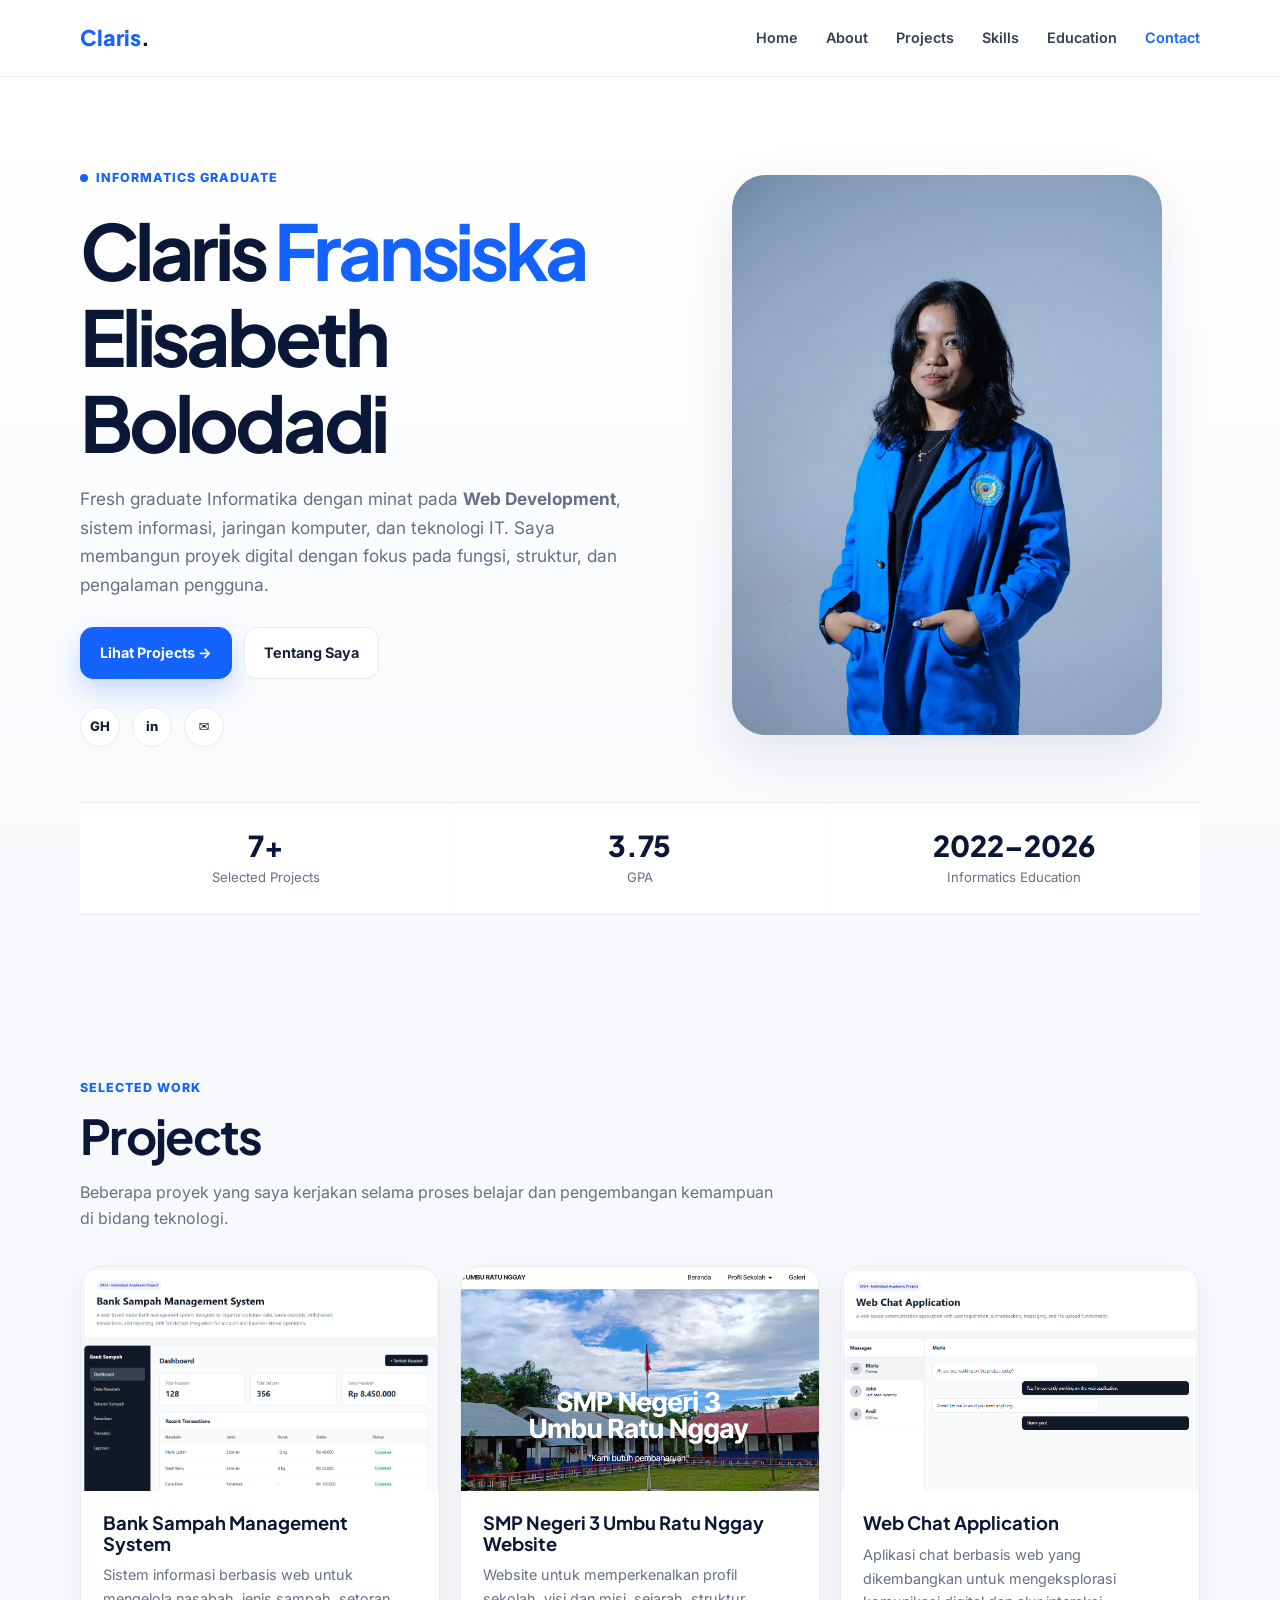
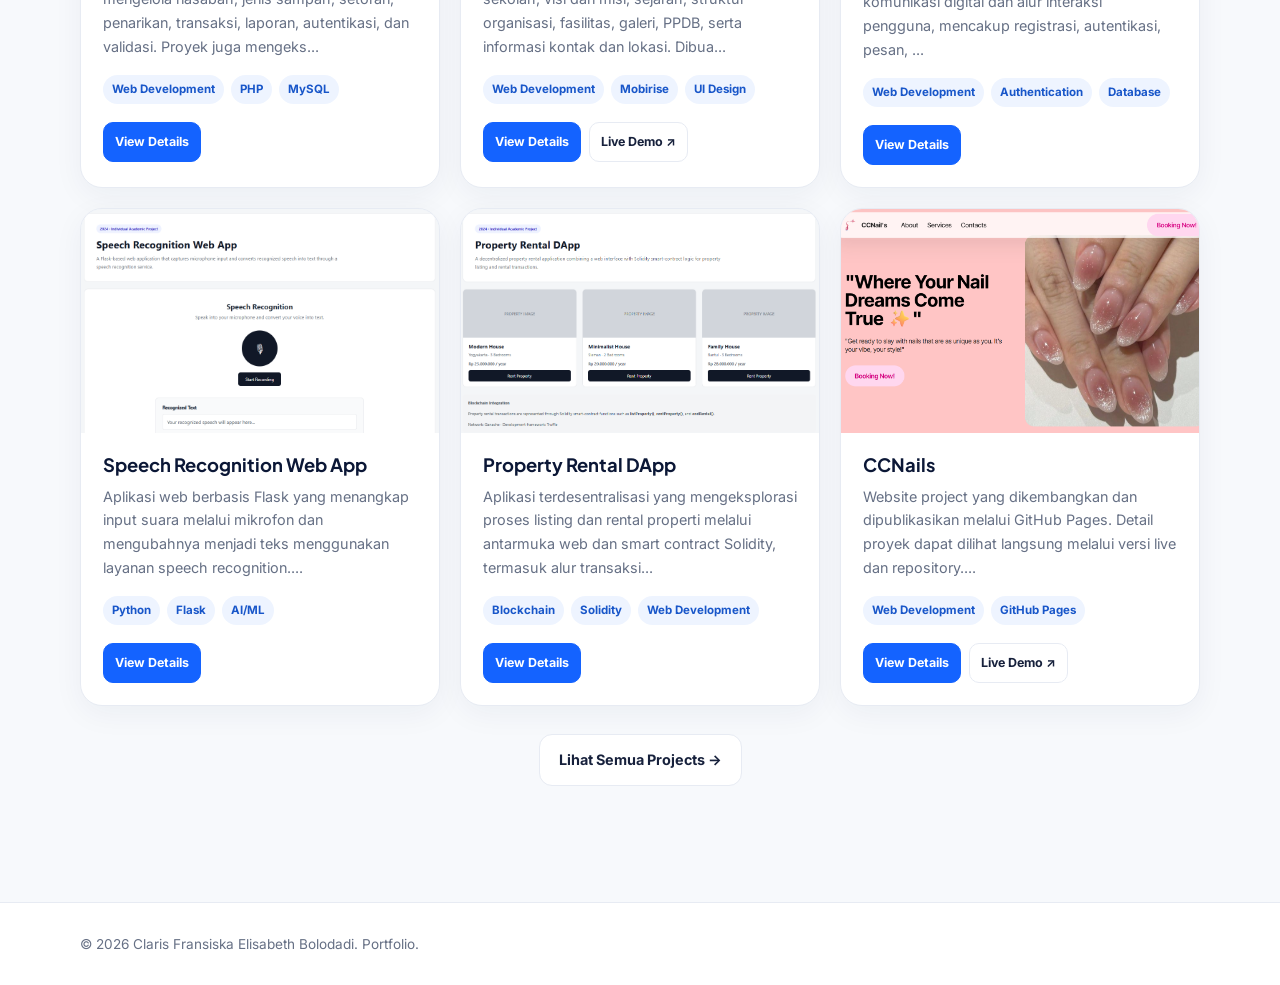
==== index.html @ 034b8d49 "Update index.html" ====
<!doctype html><html lang="id"><head><meta charset="utf-8"><meta name="viewport" content="width=device-width,initial-scale=1">
<title>Claris Fransiska Elisabeth Bolodadi | Portfolio</title><meta name="description" content="Portfolio Claris Fransiska Elisabeth Bolodadi — Informatics Graduate, Web Development & IT.">
<link rel="stylesheet" href="css/style.css"></head><body><nav class="nav"><div class="container nav-inner">
<a class="logo" href="index.html">Claris<span>.</span></a>
<button class="menu" aria-label="Menu">☰</button>
<div class="nav-links"><a class="" href="index.html">Home</a><a class="" href="about.html">About</a><a class="" href="projects.html">Projects</a><a class="" href="skills.html">Skills</a><a class="" href="education.html">Education</a><a class="active" href="contact.html">Contact</a></div>
</div></nav>

<main>
<section class="hero"><div class="container hero-grid">
<div>
<div class="eyebrow"><span class="dot"></span> Informatics Graduate</div>
<h1>Claris <span class="blue">Fransiska</span><br>Elisabeth Bolodadi</h1>
<p>Fresh graduate Informatika dengan minat pada <strong>Web Development</strong>, sistem informasi, jaringan komputer, dan teknologi IT. Saya membangun proyek digital dengan fokus pada fungsi, struktur, dan pengalaman pengguna.</p>
<div class="actions"><a class="btn primary" href="projects.html">Lihat Projects →</a><a class="btn" href="about.html">Tentang Saya</a></div>
<div class="socials"><a href="https://github.com/clarisbldd" target="_blank">GH</a><a href="https://www.linkedin.com/in/clarisbolodadi/" target="_blank">in</a><a href="mailto:clarisbolodadi@gmail.com">✉</a></div>
</div>
<div class="hero-photo"><div class="photo-wrap"><img src="assets/profile.jpg" alt="Foto profil Claris Fransiska Elisabeth Bolodadi"></div></div>
</div>
<div class="container statbar"><div class="stat"><strong>7+</strong><span>Selected Projects</span></div><div class="stat"><strong>3.75</strong><span>GPA</span></div><div class="stat"><strong>2022–2026</strong><span>Informatics Education</span></div></div>
</section>

<section class="section"><div class="container"><div class="section-head"><div class="eyebrow">Selected Work</div><h2>Projects</h2><p>Beberapa proyek yang saya kerjakan selama proses belajar dan pengembangan kemampuan di bidang teknologi.</p></div>
<div class="cards">
<article class="card"><div class="card-media"><img src="assets/bank-sampah.png" alt="Bank Sampah Management System"></div>
<div class="card-body"><h3>Bank Sampah Management System</h3><p>Sistem informasi berbasis web untuk mengelola nasabah, jenis sampah, setoran, penarikan, transaksi, laporan, autentikasi, dan validasi. Proyek juga mengeks...</p><div class="tags"><span class="tag">Web Development</span><span class="tag">PHP</span><span class="tag">MySQL</span></div><div class="card-links"><a class="small-btn primary" href="projects/bank-sampah.html">View Details</a></div></div></article>
<article class="card"><div class="card-media"><img src="assets/spentry.png" alt="SMP Negeri 3 Umbu Ratu Nggay Website"></div>
<div class="card-body"><h3>SMP Negeri 3 Umbu Ratu Nggay Website</h3><p>Website untuk memperkenalkan profil sekolah, visi dan misi, sejarah, struktur organisasi, fasilitas, galeri, PPDB, serta informasi kontak dan lokasi. Dibua...</p><div class="tags"><span class="tag">Web Development</span><span class="tag">Mobirise</span><span class="tag">UI Design</span></div><div class="card-links"><a class="small-btn primary" href="projects/spentry.html">View Details</a><a class="small-btn" href="https://clarisbldd.github.io/spentry/index.html" target="_blank">Live Demo ↗</a></div></div></article>
<article class="card"><div class="card-media"><img src="assets/chat-app.png" alt="Web Chat Application"></div>
<div class="card-body"><h3>Web Chat Application</h3><p>Aplikasi chat berbasis web yang dikembangkan untuk mengeksplorasi komunikasi digital dan alur interaksi pengguna, mencakup registrasi, autentikasi, pesan, ...</p><div class="tags"><span class="tag">Web Development</span><span class="tag">Authentication</span><span class="tag">Database</span></div><div class="card-links"><a class="small-btn primary" href="projects/chat-app.html">View Details</a></div></div></article>
<article class="card"><div class="card-media"><img src="assets/speech.png" alt="Speech Recognition Web App"></div>
<div class="card-body"><h3>Speech Recognition Web App</h3><p>Aplikasi web berbasis Flask yang menangkap input suara melalui mikrofon dan mengubahnya menjadi teks menggunakan layanan speech recognition....</p><div class="tags"><span class="tag">Python</span><span class="tag">Flask</span><span class="tag">AI/ML</span></div><div class="card-links"><a class="small-btn primary" href="projects/speech-recognition.html">View Details</a></div></div></article>
<article class="card"><div class="card-media"><img src="assets/property-rental.png" alt="Property Rental DApp"></div>
<div class="card-body"><h3>Property Rental DApp</h3><p>Aplikasi terdesentralisasi yang mengeksplorasi proses listing dan rental properti melalui antarmuka web dan smart contract Solidity, termasuk alur transaksi...</p><div class="tags"><span class="tag">Blockchain</span><span class="tag">Solidity</span><span class="tag">Web Development</span></div><div class="card-links"><a class="small-btn primary" href="projects/property-rental.html">View Details</a></div></div></article>
<article class="card"><div class="card-media"><img src="assets/ccnails.png" alt="CCNails"></div>
<div class="card-body"><h3>CCNails</h3><p>Website project yang dikembangkan dan dipublikasikan melalui GitHub Pages. Detail proyek dapat dilihat langsung melalui versi live dan repository....</p><div class="tags"><span class="tag">Web Development</span><span class="tag">GitHub Pages</span></div><div class="card-links"><a class="small-btn primary" href="projects/ccnails.html">View Details</a><a class="small-btn" href="https://clarisbldd.github.io/CCNails/" target="_blank">Live Demo ↗</a></div></div></article></div>
<div class="actions" style="justify-content:center;margin-top:28px"><a class="btn" href="projects.html">Lihat Semua Projects →</a></div>
</div></section>
</main><footer><div class="container">© 2026 Claris Fransiska Elisabeth Bolodadi. Portfolio.</div></footer><script src="js/main.js"></script></body></html>
---- css/style.css ----
@import url('https://fonts.googleapis.com/css2?family=Inter:wght@400;500;600;700;800&family=Plus+Jakarta+Sans:wght@600;700;800&display=swap');

:root{
  --navy:#0b1736; --blue:#1463ff; --blue2:#0b8cff; --ink:#17213c;
  --muted:#667085; --line:#e7ebf3; --bg:#f7f9fc; --white:#fff;
  --shadow:0 18px 50px rgba(18,39,86,.10); --radius:22px;
}
*{box-sizing:border-box}
html{scroll-behavior:smooth}
body{margin:0;font-family:Inter,system-ui,sans-serif;color:var(--ink);background:var(--bg);line-height:1.65}
a{text-decoration:none;color:inherit}
img{max-width:100%;display:block}
.container{width:min(1120px,92%);margin:auto}
.nav{position:sticky;top:0;z-index:20;background:rgba(255,255,255,.92);backdrop-filter:blur(16px);border-bottom:1px solid rgba(231,235,243,.9)}
.nav-inner{height:76px;display:flex;align-items:center;justify-content:space-between}
.logo{font-family:"Plus Jakarta Sans";font-size:1.35rem;font-weight:800;color:var(--blue)}
.logo span{color:var(--navy)}
.nav-links{display:flex;gap:28px;align-items:center;font-size:.9rem;font-weight:600}
.nav-links a{color:#344054}.nav-links a:hover,.nav-links a.active{color:var(--blue)}
.menu{display:none;border:0;background:none;font-size:1.5rem}
.hero{padding:86px 0 70px;background:linear-gradient(180deg,#fff 0%,#f7f9fc 100%)}
.hero-grid{display:grid;grid-template-columns:1.05fr .95fr;gap:55px;align-items:center}
.eyebrow{display:inline-flex;align-items:center;gap:8px;color:var(--blue);font-size:.78rem;font-weight:800;letter-spacing:.08em;text-transform:uppercase}
.dot{width:8px;height:8px;background:var(--blue);border-radius:50%}
h1,h2,h3{font-family:"Plus Jakarta Sans";line-height:1.12;color:var(--navy)}
h1{font-size:clamp(2.8rem,6vw,5.3rem);margin:18px 0 20px;letter-spacing:-.055em}
h2{font-size:clamp(2rem,4vw,3rem);margin:10px 0 16px;letter-spacing:-.035em}
h3{font-size:1.15rem;margin:0 0 9px}
.hero p{font-size:1.08rem;color:var(--muted);max-width:650px}
.blue{color:var(--blue)}
.actions{display:flex;gap:12px;flex-wrap:wrap;margin:28px 0}
.btn{display:inline-flex;align-items:center;justify-content:center;gap:8px;padding:13px 19px;border-radius:13px;font-weight:700;font-size:.9rem;border:1px solid var(--line);background:#fff}
.btn.primary{background:var(--blue);color:#fff;border-color:var(--blue);box-shadow:0 12px 28px rgba(20,99,255,.22)}
.btn:hover{transform:translateY(-1px)}
.socials{display:flex;gap:12px;margin-top:22px}.socials a{width:40px;height:40px;border:1px solid var(--line);border-radius:50%;display:grid;place-items:center;background:#fff;font-size:.82rem;font-weight:800}
.hero-photo{position:relative;display:flex;justify-content:center}
.photo-wrap{width:min(430px,90%);height:560px;border-radius:34px;overflow:hidden;background:#dfe9f7;box-shadow:var(--shadow);position:relative}
.photo-wrap:after{content:"";position:absolute;inset:0;background:linear-gradient(180deg,transparent 55%,rgba(11,23,54,.08));pointer-events:none}
.photo-wrap img{width:100%;height:100%;object-fit:cover;object-position:center top}
.statbar{display:grid;grid-template-columns:repeat(3,1fr);gap:1px;margin-top:55px;border-top:1px solid var(--line);border-bottom:1px solid var(--line)}
.stat{padding:24px 12px;text-align:center;background:#fff}.stat strong{display:block;font:800 1.8rem "Plus Jakarta Sans";color:var(--navy)}.stat span{color:var(--muted);font-size:.82rem}
.section{padding:88px 0}.section.alt{background:#fff}
.section-head{max-width:700px;margin-bottom:35px}.section-head p{color:var(--muted)}
.cards{display:grid;grid-template-columns:repeat(3,1fr);gap:20px}
.card{background:#fff;border:1px solid var(--line);border-radius:var(--radius);overflow:hidden;box-shadow:0 8px 30px rgba(18,39,86,.05)}
.card-media{aspect-ratio:16/10;background:#eaf0f9;overflow:hidden}.card-media img{width:100%;height:100%;object-fit:cover;object-position:center top}
.card-body{padding:22px}.card-body p{font-size:.9rem;color:var(--muted);margin:0 0 16px}
.tags{display:flex;gap:7px;flex-wrap:wrap;margin:12px 0 18px}.tag{padding:5px 9px;border-radius:999px;background:#eef4ff;color:#1856c9;font-size:.72rem;font-weight:700}
.card-links{display:flex;gap:8px;flex-wrap:wrap}.small-btn{font-size:.78rem;padding:9px 11px;border-radius:10px;border:1px solid var(--line);font-weight:700}.small-btn.primary{background:var(--blue);color:#fff;border-color:var(--blue)}
.two-col{display:grid;grid-template-columns:1fr 1fr;gap:24px}.panel{background:#fff;border:1px solid var(--line);border-radius:var(--radius);padding:28px;box-shadow:0 8px 30px rgba(18,39,86,.04)}
.list{display:grid;gap:14px}.list-item{display:flex;gap:14px;padding:16px 0;border-bottom:1px solid var(--line)}.list-item:last-child{border-bottom:0}.icon{width:42px;height:42px;border-radius:12px;background:#eef4ff;color:var(--blue);display:grid;place-items:center;font-weight:800;flex:none}
.timeline{position:relative;padding-left:28px}.timeline:before{content:"";position:absolute;left:7px;top:8px;bottom:8px;width:2px;background:#dce5f7}.timeline-item{position:relative;padding:0 0 30px}.timeline-item:before{content:"";position:absolute;left:-26px;top:7px;width:10px;height:10px;border-radius:50%;background:var(--blue);box-shadow:0 0 0 5px #e8f0ff}.timeline-item:last-child{padding-bottom:0}.date{color:var(--blue);font-size:.78rem;font-weight:800;text-transform:uppercase;letter-spacing:.05em}
.skills{display:grid;grid-template-columns:repeat(3,1fr);gap:14px}.skill{padding:17px;background:#fff;border:1px solid var(--line);border-radius:15px;font-weight:700}.skill small{display:block;color:var(--muted);font-weight:500;margin-top:4px}
.project-hero{padding:70px 0 40px}.project-layout{display:grid;grid-template-columns:1.35fr .65fr;gap:28px}.project-cover{background:#fff;border:1px solid var(--line);border-radius:var(--radius);overflow:hidden}.project-cover img{width:100%;height:auto}.info-box{background:#fff;border:1px solid var(--line);border-radius:var(--radius);padding:24px;height:max-content;position:sticky;top:100px}.info-row{padding:13px 0;border-bottom:1px solid var(--line)}.info-row:last-child{border-bottom:0}.info-row small{display:block;color:var(--muted);font-size:.72rem;font-weight:800;text-transform:uppercase}.info-row a{color:var(--blue);font-weight:700;word-break:break-word}
.contact-box{display:grid;grid-template-columns:1fr 1fr;gap:20px}.contact-item{padding:22px;border:1px solid var(--line);border-radius:18px;background:#fff}.contact-item strong{display:block;margin-bottom:5px}.contact-item span{color:var(--muted);font-size:.9rem;word-break:break-word}
footer{padding:30px 0;border-top:1px solid var(--line);background:#fff;color:var(--muted);font-size:.85rem}
.back{display:inline-flex;align-items:center;gap:7px;color:var(--blue);font-weight:700;font-size:.85rem;margin-bottom:22px}
@media(max-width:850px){.nav-links{display:none}.menu{display:block}.hero-grid,.project-layout,.two-col,.contact-box{grid-template-columns:1fr}.hero{padding-top:55px}.photo-wrap{height:480px}.cards,.skills{grid-template-columns:1fr 1fr}.info-box{position:static}}
@media(max-width:560px){.container{width:min(94%,1120px)}.cards,.skills{grid-template-columns:1fr}.section{padding:65px 0}.nav-inner{height:68px}.hero h1{font-size:2.65rem}.photo-wrap{height:430px}.statbar{grid-template-columns:1fr}.stat{border-bottom:1px solid var(--line)}}
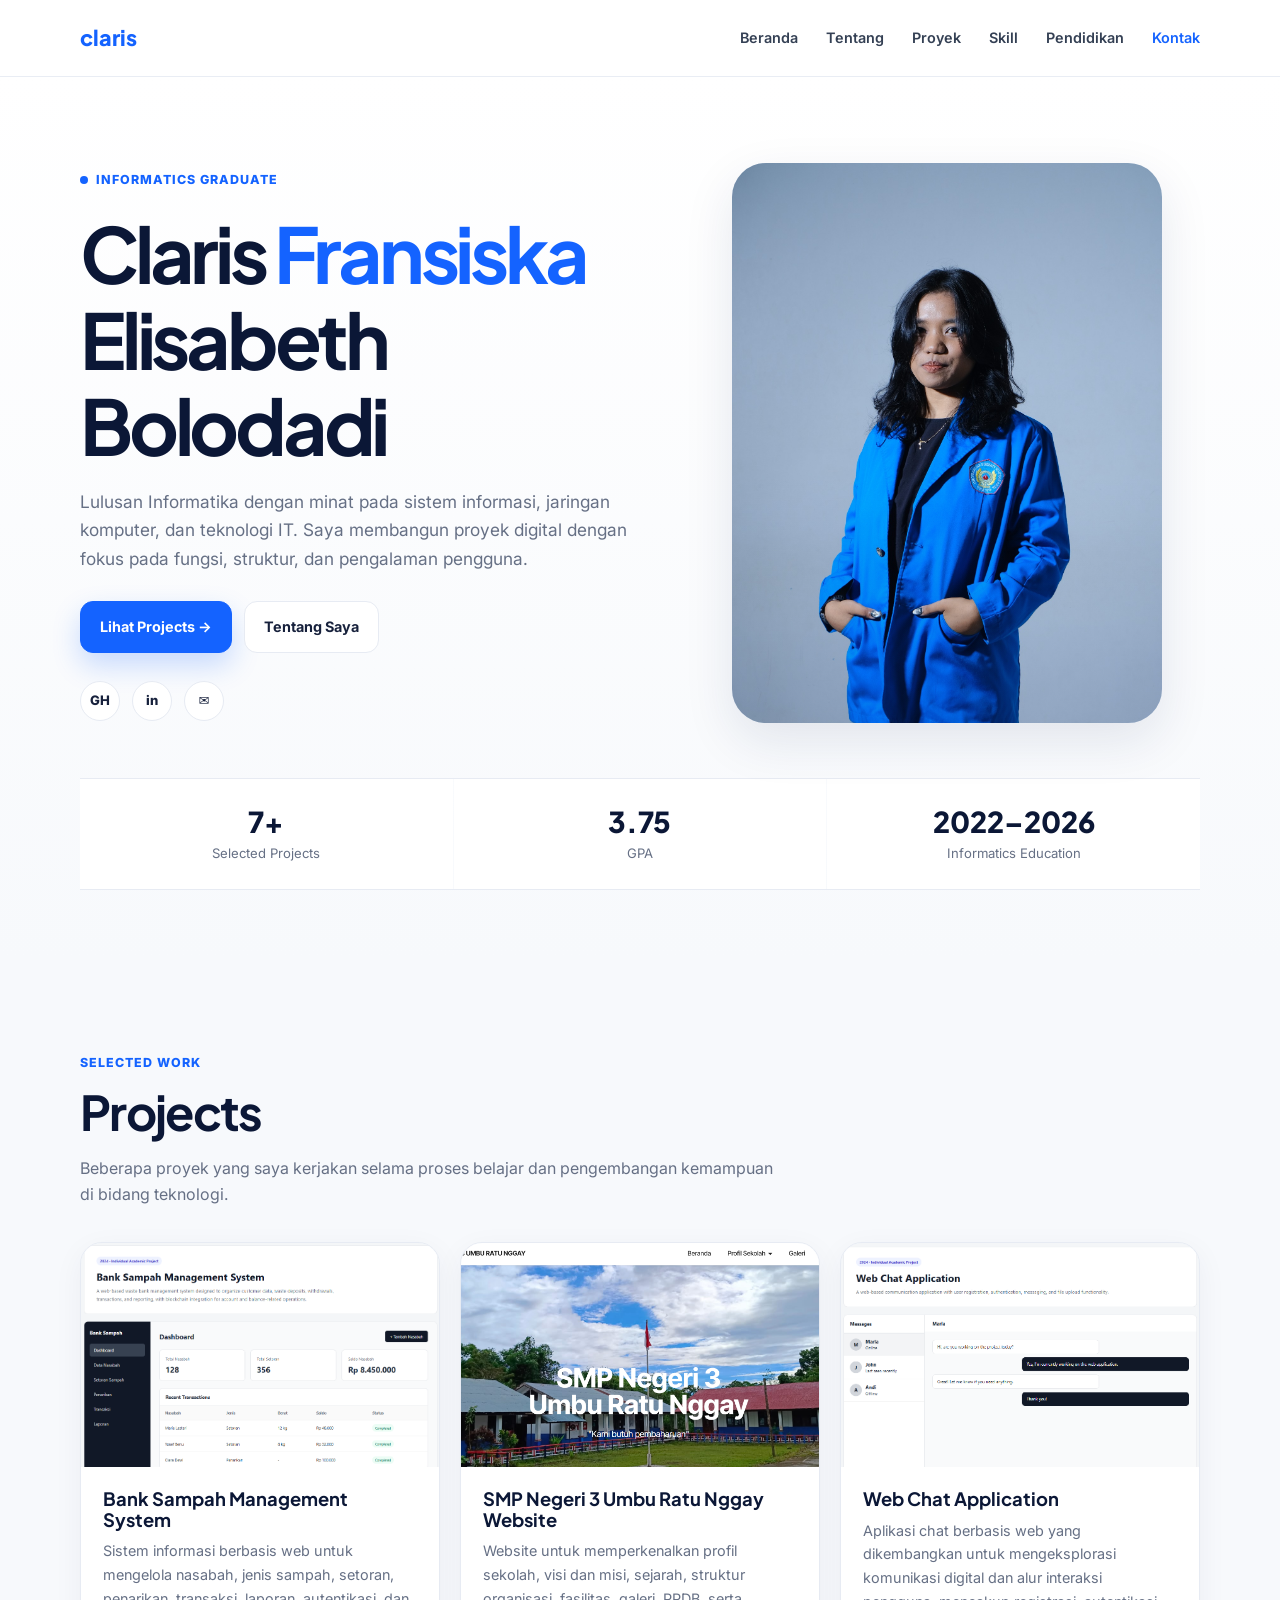
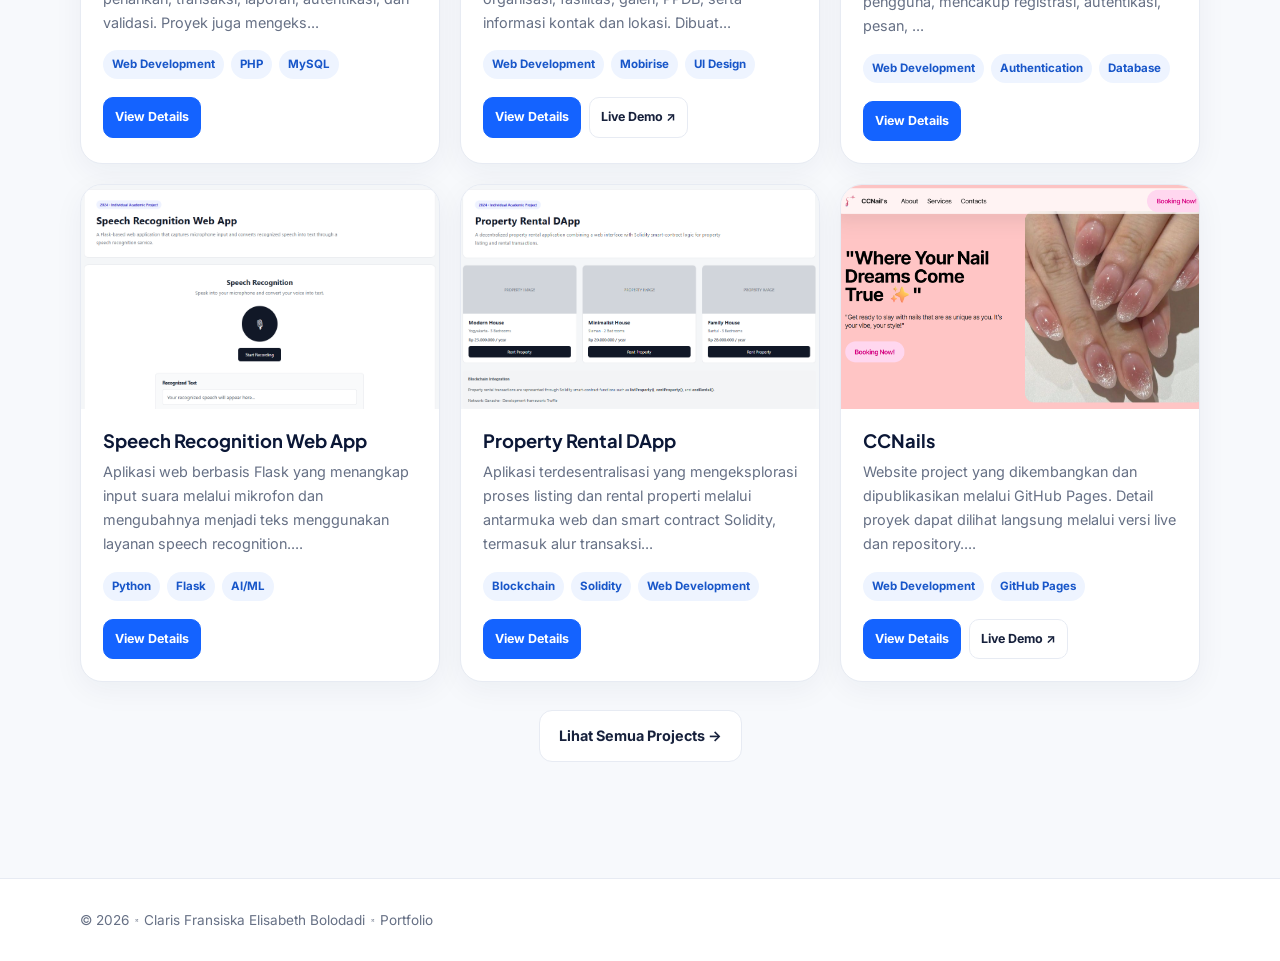
==== commit b222a9ee: "Update index.html" ====
--- a/index.html
+++ b/index.html
@@ -1,9 +1,9 @@
 <!doctype html><html lang="id"><head><meta charset="utf-8"><meta name="viewport" content="width=device-width,initial-scale=1">
 <title>Claris Fransiska Elisabeth Bolodadi | Portfolio</title><meta name="description" content="Portfolio Claris Fransiska Elisabeth Bolodadi — Informatics Graduate, Web Development & IT.">
 <link rel="stylesheet" href="css/style.css"></head><body><nav class="nav"><div class="container nav-inner">
-<a class="logo" href="index.html">Claris<span>.</span></a>
+<a class="logo" href="index.html">claris<span></a>
 <button class="menu" aria-label="Menu">☰</button>
-<div class="nav-links"><a class="" href="index.html">Home</a><a class="" href="about.html">About</a><a class="" href="projects.html">Projects</a><a class="" href="skills.html">Skills</a><a class="" href="education.html">Education</a><a class="active" href="contact.html">Contact</a></div>
+<div class="nav-links"><a class="" href="index.html">Beranda</a><a class="" href="about.html">Tentang</a><a class="" href="projects.html">Proyek</a><a class="" href="skills.html">Skill</a><a class="" href="education.html">Pendidikan</a><a class="active" href="contact.html">Kontak</a></div>
 </div></nav>
 
 <main>
@@ -11,7 +11,7 @@
 <div>
 <div class="eyebrow"><span class="dot"></span> Informatics Graduate</div>
 <h1>Claris <span class="blue">Fransiska</span><br>Elisabeth Bolodadi</h1>
-<p>Fresh graduate Informatika dengan minat pada <strong>Web Development</strong>, sistem informasi, jaringan komputer, dan teknologi IT. Saya membangun proyek digital dengan fokus pada fungsi, struktur, dan pengalaman pengguna.</p>
+<p>Lulusan Informatika dengan minat pada sistem informasi, jaringan komputer, dan teknologi IT. Saya membangun proyek digital dengan fokus pada fungsi, struktur, dan pengalaman pengguna.</p>
 <div class="actions"><a class="btn primary" href="projects.html">Lihat Projects →</a><a class="btn" href="about.html">Tentang Saya</a></div>
 <div class="socials"><a href="https://github.com/clarisbldd" target="_blank">GH</a><a href="https://www.linkedin.com/in/clarisbolodadi/" target="_blank">in</a><a href="mailto:clarisbolodadi@gmail.com">✉</a></div>
 </div>
@@ -25,7 +25,7 @@
 <article class="card"><div class="card-media"><img src="assets/bank-sampah.png" alt="Bank Sampah Management System"></div>
 <div class="card-body"><h3>Bank Sampah Management System</h3><p>Sistem informasi berbasis web untuk mengelola nasabah, jenis sampah, setoran, penarikan, transaksi, laporan, autentikasi, dan validasi. Proyek juga mengeks...</p><div class="tags"><span class="tag">Web Development</span><span class="tag">PHP</span><span class="tag">MySQL</span></div><div class="card-links"><a class="small-btn primary" href="projects/bank-sampah.html">View Details</a></div></div></article>
 <article class="card"><div class="card-media"><img src="assets/spentry.png" alt="SMP Negeri 3 Umbu Ratu Nggay Website"></div>
-<div class="card-body"><h3>SMP Negeri 3 Umbu Ratu Nggay Website</h3><p>Website untuk memperkenalkan profil sekolah, visi dan misi, sejarah, struktur organisasi, fasilitas, galeri, PPDB, serta informasi kontak dan lokasi. Dibua...</p><div class="tags"><span class="tag">Web Development</span><span class="tag">Mobirise</span><span class="tag">UI Design</span></div><div class="card-links"><a class="small-btn primary" href="projects/spentry.html">View Details</a><a class="small-btn" href="https://clarisbldd.github.io/spentry/index.html" target="_blank">Live Demo ↗</a></div></div></article>
+<div class="card-body"><h3>SMP Negeri 3 Umbu Ratu Nggay Website</h3><p>Website untuk memperkenalkan profil sekolah, visi dan misi, sejarah, struktur organisasi, fasilitas, galeri, PPDB, serta informasi kontak dan lokasi. Dibuat...</p><div class="tags"><span class="tag">Web Development</span><span class="tag">Mobirise</span><span class="tag">UI Design</span></div><div class="card-links"><a class="small-btn primary" href="projects/spentry.html">View Details</a><a class="small-btn" href="https://clarisbldd.github.io/spentry/index.html" target="_blank">Live Demo ↗</a></div></div></article>
 <article class="card"><div class="card-media"><img src="assets/chat-app.png" alt="Web Chat Application"></div>
 <div class="card-body"><h3>Web Chat Application</h3><p>Aplikasi chat berbasis web yang dikembangkan untuk mengeksplorasi komunikasi digital dan alur interaksi pengguna, mencakup registrasi, autentikasi, pesan, ...</p><div class="tags"><span class="tag">Web Development</span><span class="tag">Authentication</span><span class="tag">Database</span></div><div class="card-links"><a class="small-btn primary" href="projects/chat-app.html">View Details</a></div></div></article>
 <article class="card"><div class="card-media"><img src="assets/speech.png" alt="Speech Recognition Web App"></div>
@@ -36,4 +36,4 @@
 <div class="card-body"><h3>CCNails</h3><p>Website project yang dikembangkan dan dipublikasikan melalui GitHub Pages. Detail proyek dapat dilihat langsung melalui versi live dan repository....</p><div class="tags"><span class="tag">Web Development</span><span class="tag">GitHub Pages</span></div><div class="card-links"><a class="small-btn primary" href="projects/ccnails.html">View Details</a><a class="small-btn" href="https://clarisbldd.github.io/CCNails/" target="_blank">Live Demo ↗</a></div></div></article></div>
 <div class="actions" style="justify-content:center;margin-top:28px"><a class="btn" href="projects.html">Lihat Semua Projects →</a></div>
 </div></section>
-</main><footer><div class="container">© 2026 Claris Fransiska Elisabeth Bolodadi. Portfolio.</div></footer><script src="js/main.js"></script></body></html>
+</main><footer><div class="container">© 2026 ༝ Claris Fransiska Elisabeth Bolodadi ༝ Portfolio </div></footer><script src="js/main.js"></script></body></html>
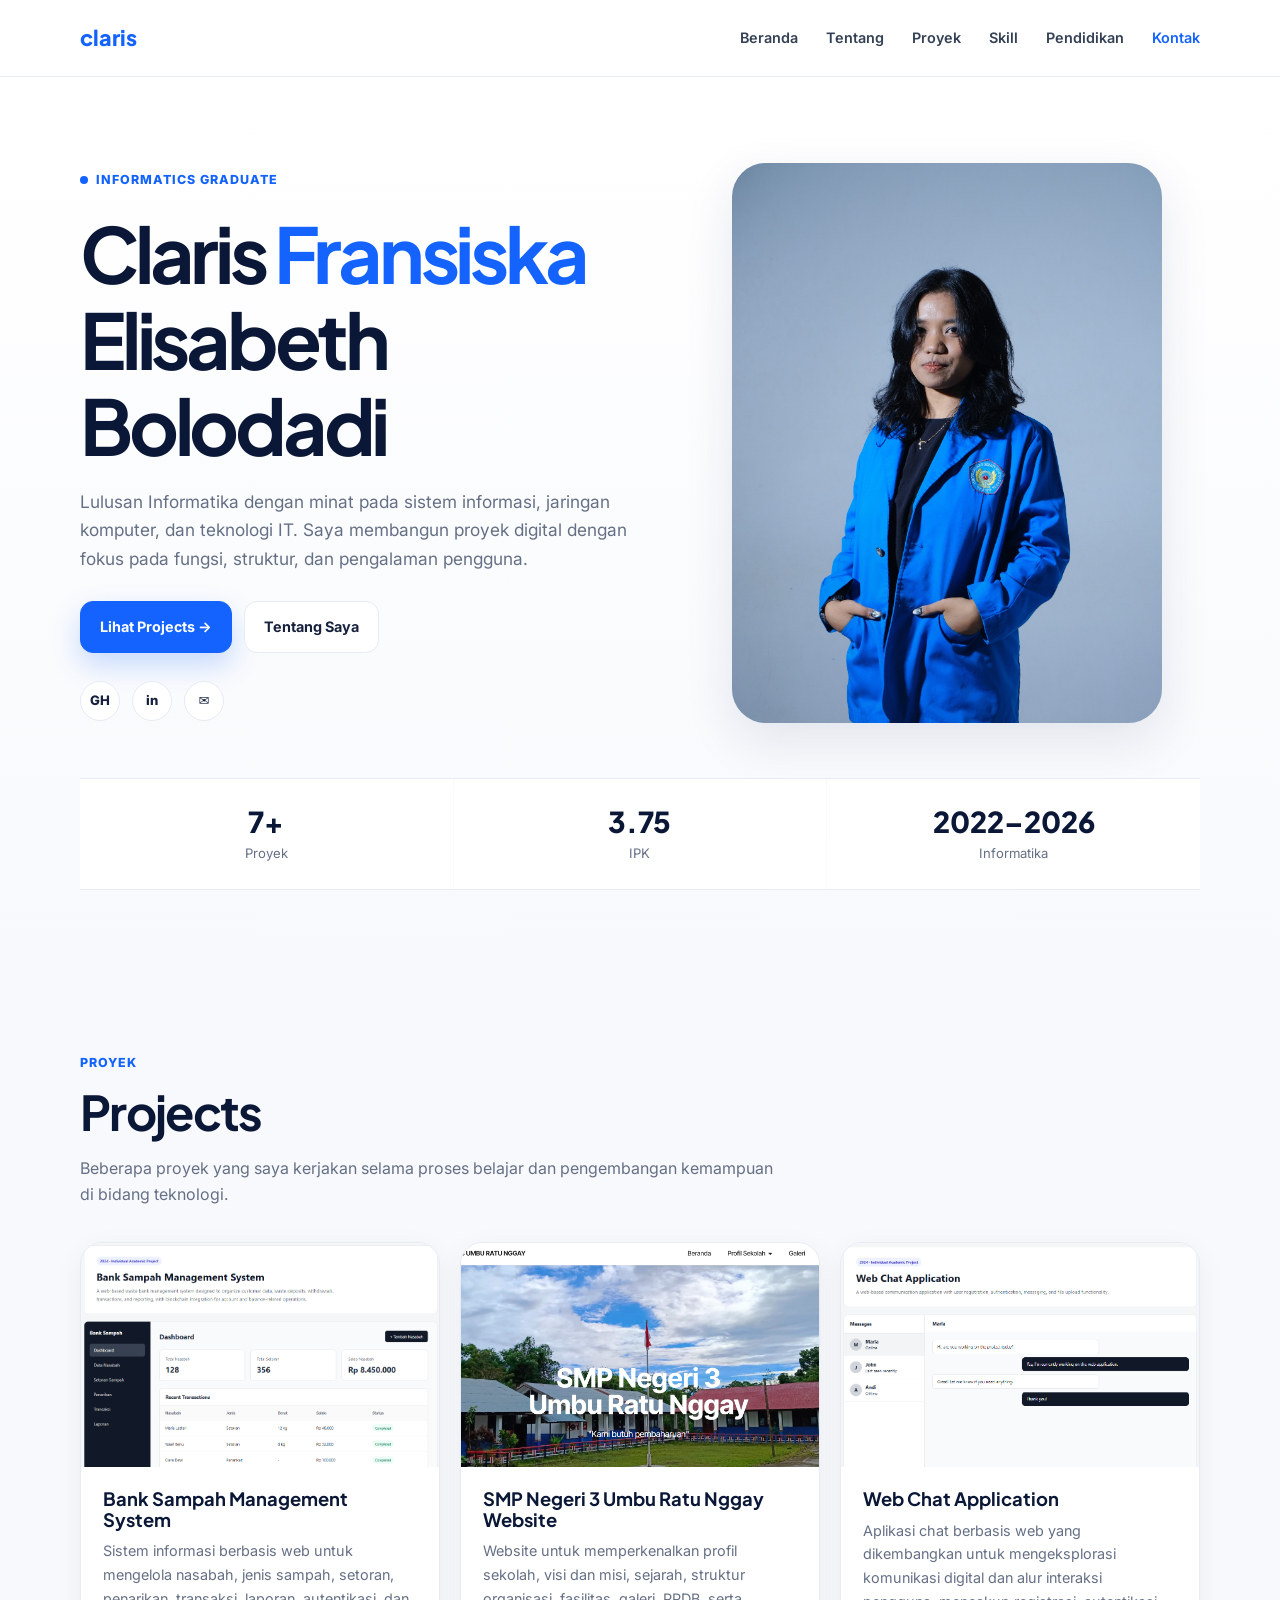
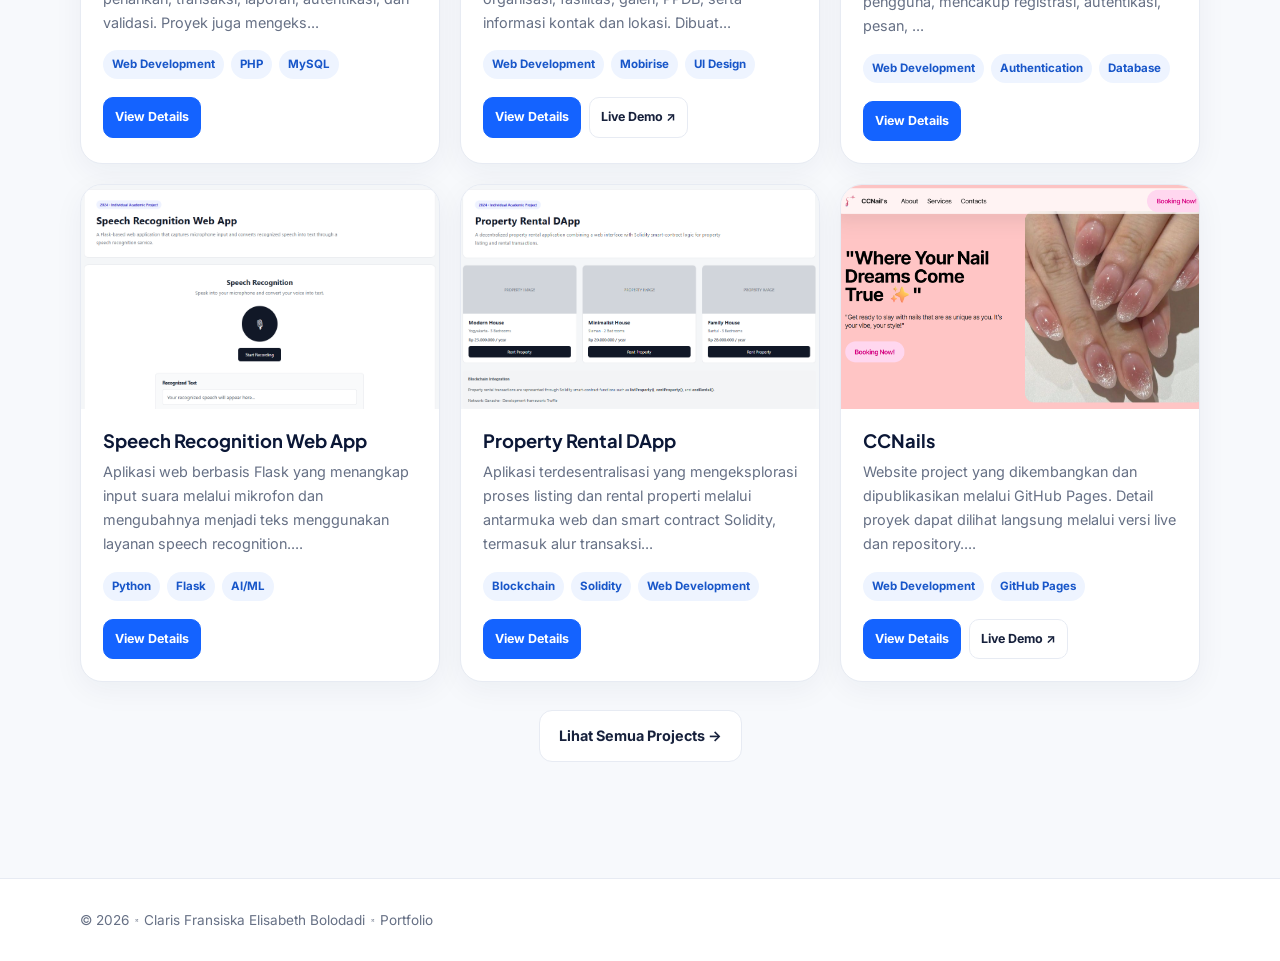
==== commit 8c140b9a: "Update index.html" ====
--- a/index.html
+++ b/index.html
@@ -17,10 +17,10 @@
 </div>
 <div class="hero-photo"><div class="photo-wrap"><img src="assets/profile.jpg" alt="Foto profil Claris Fransiska Elisabeth Bolodadi"></div></div>
 </div>
-<div class="container statbar"><div class="stat"><strong>7+</strong><span>Selected Projects</span></div><div class="stat"><strong>3.75</strong><span>GPA</span></div><div class="stat"><strong>2022–2026</strong><span>Informatics Education</span></div></div>
+<div class="container statbar"><div class="stat"><strong>7+</strong><span>Proyek</span></div><div class="stat"><strong>3.75</strong><span>IPK</span></div><div class="stat"><strong>2022–2026</strong><span>Informatika</span></div></div>
 </section>
 
-<section class="section"><div class="container"><div class="section-head"><div class="eyebrow">Selected Work</div><h2>Projects</h2><p>Beberapa proyek yang saya kerjakan selama proses belajar dan pengembangan kemampuan di bidang teknologi.</p></div>
+<section class="section"><div class="container"><div class="section-head"><div class="eyebrow">Proyek</div><h2>Projects</h2><p>Beberapa proyek yang saya kerjakan selama proses belajar dan pengembangan kemampuan di bidang teknologi.</p></div>
 <div class="cards">
 <article class="card"><div class="card-media"><img src="assets/bank-sampah.png" alt="Bank Sampah Management System"></div>
 <div class="card-body"><h3>Bank Sampah Management System</h3><p>Sistem informasi berbasis web untuk mengelola nasabah, jenis sampah, setoran, penarikan, transaksi, laporan, autentikasi, dan validasi. Proyek juga mengeks...</p><div class="tags"><span class="tag">Web Development</span><span class="tag">PHP</span><span class="tag">MySQL</span></div><div class="card-links"><a class="small-btn primary" href="projects/bank-sampah.html">View Details</a></div></div></article>
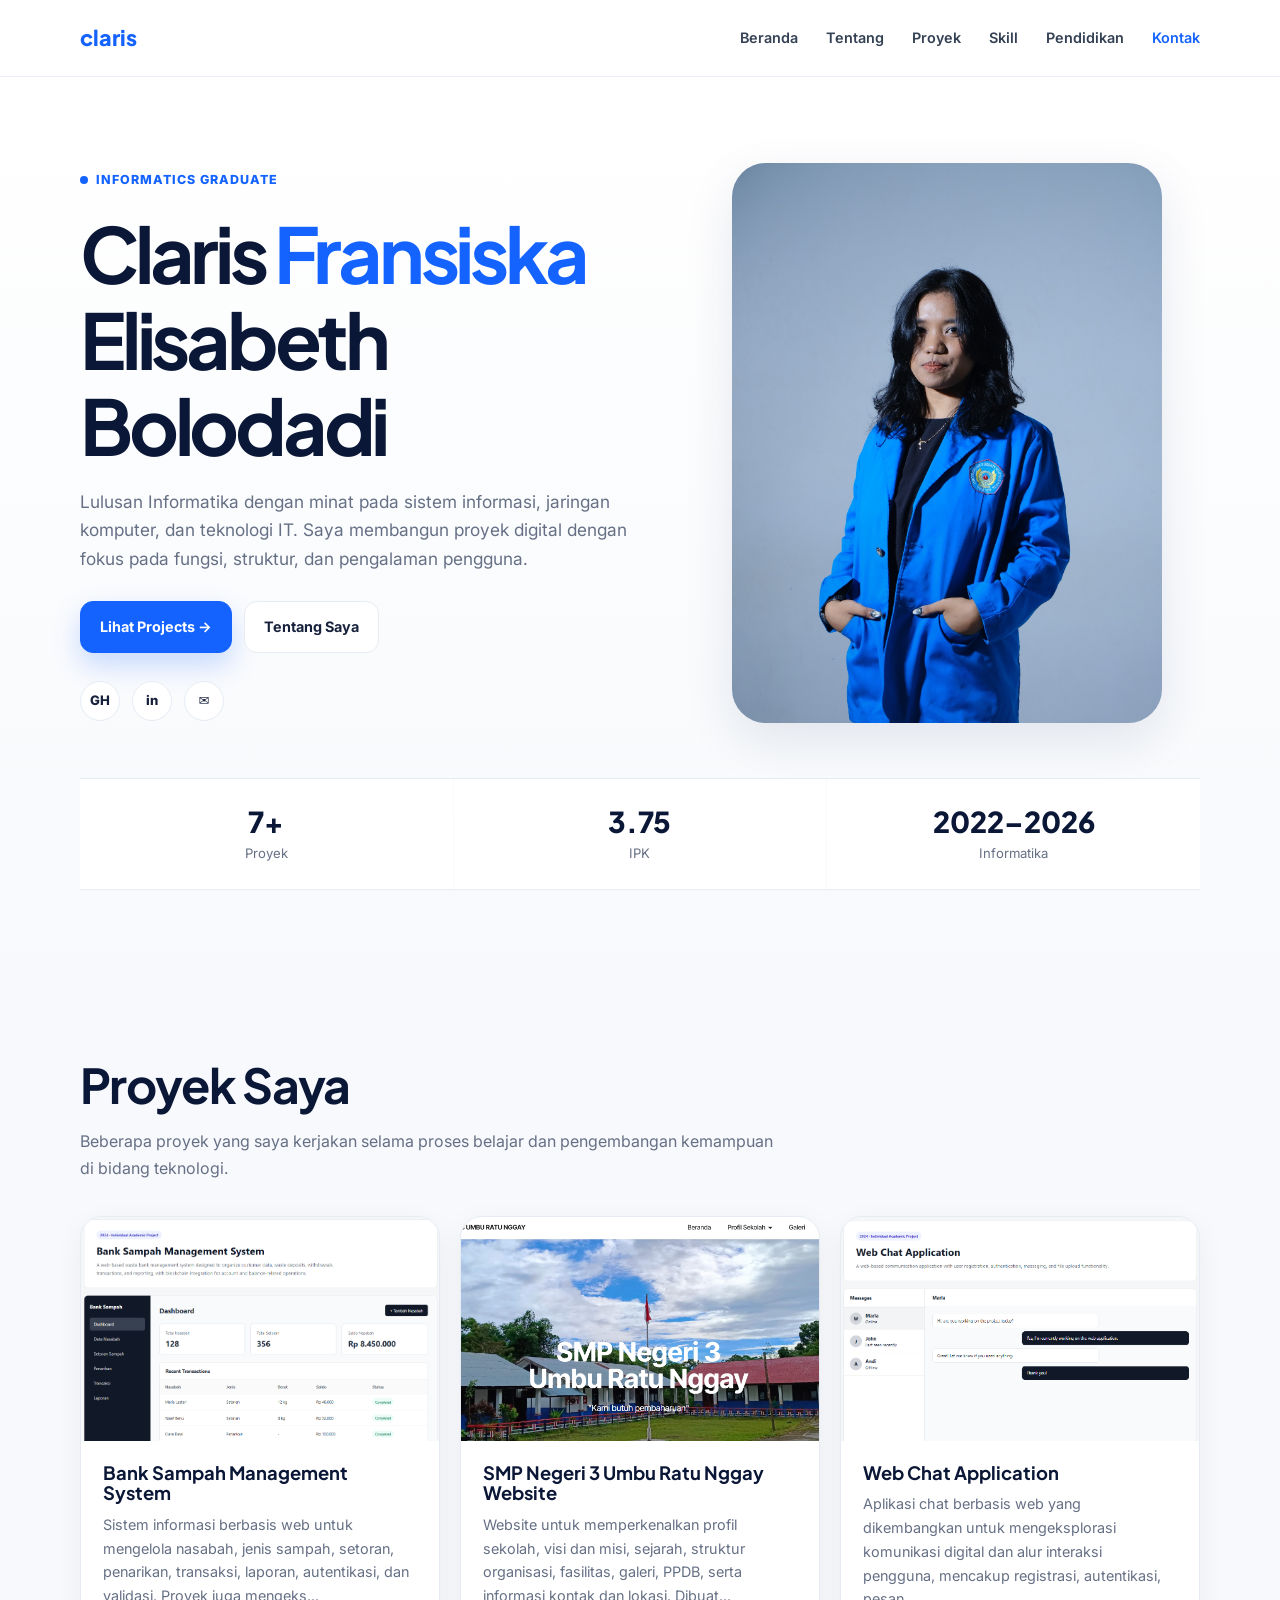
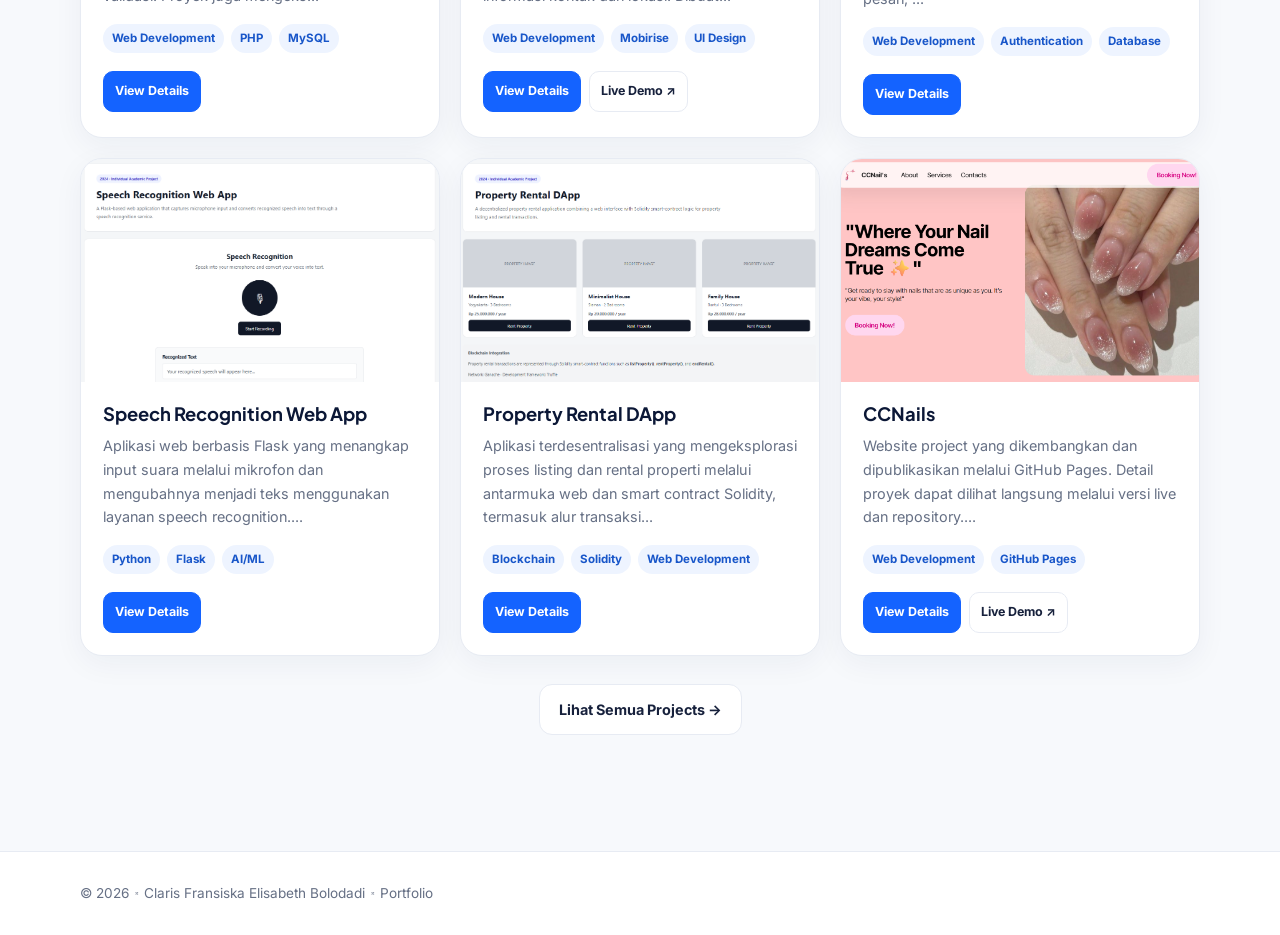
==== commit b907eb4e: "Update project section heading and content" ====
--- a/index.html
+++ b/index.html
@@ -20,7 +20,7 @@
 <div class="container statbar"><div class="stat"><strong>7+</strong><span>Proyek</span></div><div class="stat"><strong>3.75</strong><span>IPK</span></div><div class="stat"><strong>2022–2026</strong><span>Informatika</span></div></div>
 </section>
 
-<section class="section"><div class="container"><div class="section-head"><div class="eyebrow">Proyek</div><h2>Projects</h2><p>Beberapa proyek yang saya kerjakan selama proses belajar dan pengembangan kemampuan di bidang teknologi.</p></div>
+<section class="section"><div class="container"><div class="section-head"><h2>Proyek Saya</h2><p>Beberapa proyek yang saya kerjakan selama proses belajar dan pengembangan kemampuan di bidang teknologi.</p></div>
 <div class="cards">
 <article class="card"><div class="card-media"><img src="assets/bank-sampah.png" alt="Bank Sampah Management System"></div>
 <div class="card-body"><h3>Bank Sampah Management System</h3><p>Sistem informasi berbasis web untuk mengelola nasabah, jenis sampah, setoran, penarikan, transaksi, laporan, autentikasi, dan validasi. Proyek juga mengeks...</p><div class="tags"><span class="tag">Web Development</span><span class="tag">PHP</span><span class="tag">MySQL</span></div><div class="card-links"><a class="small-btn primary" href="projects/bank-sampah.html">View Details</a></div></div></article>
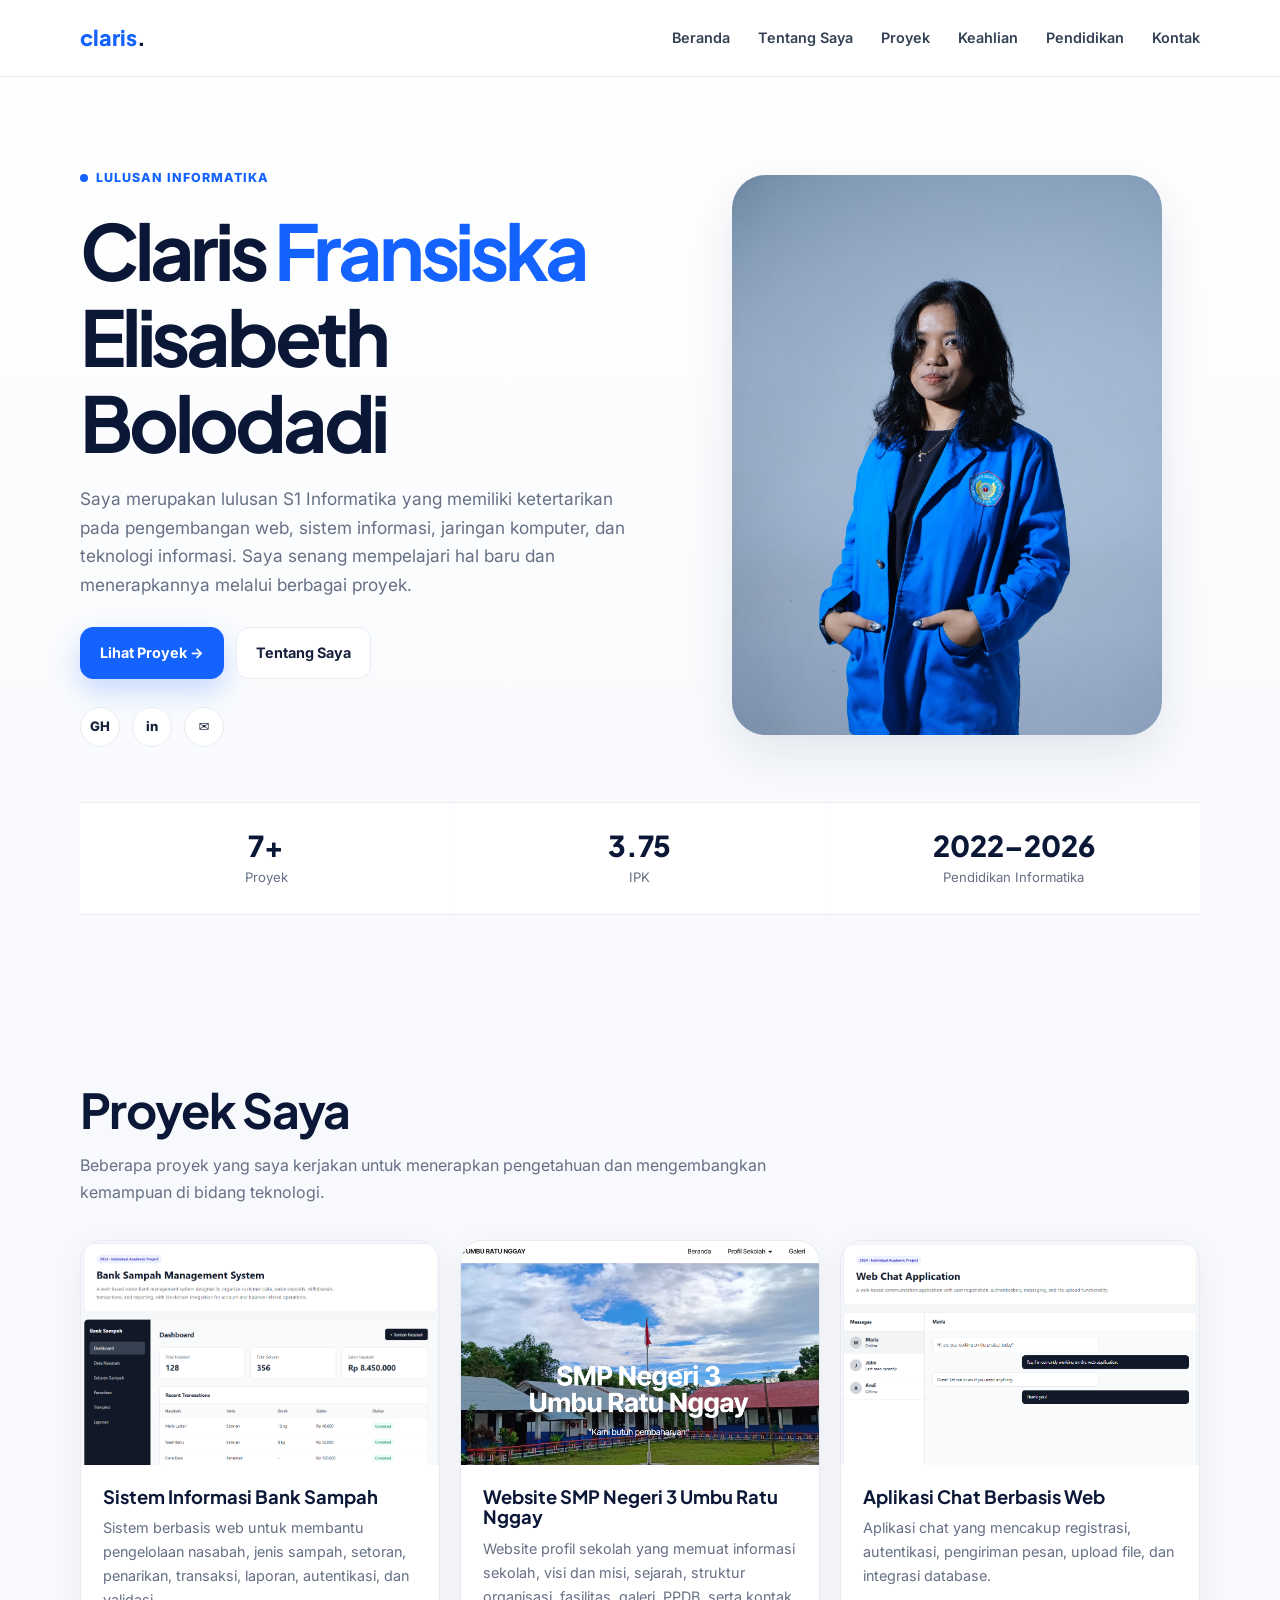
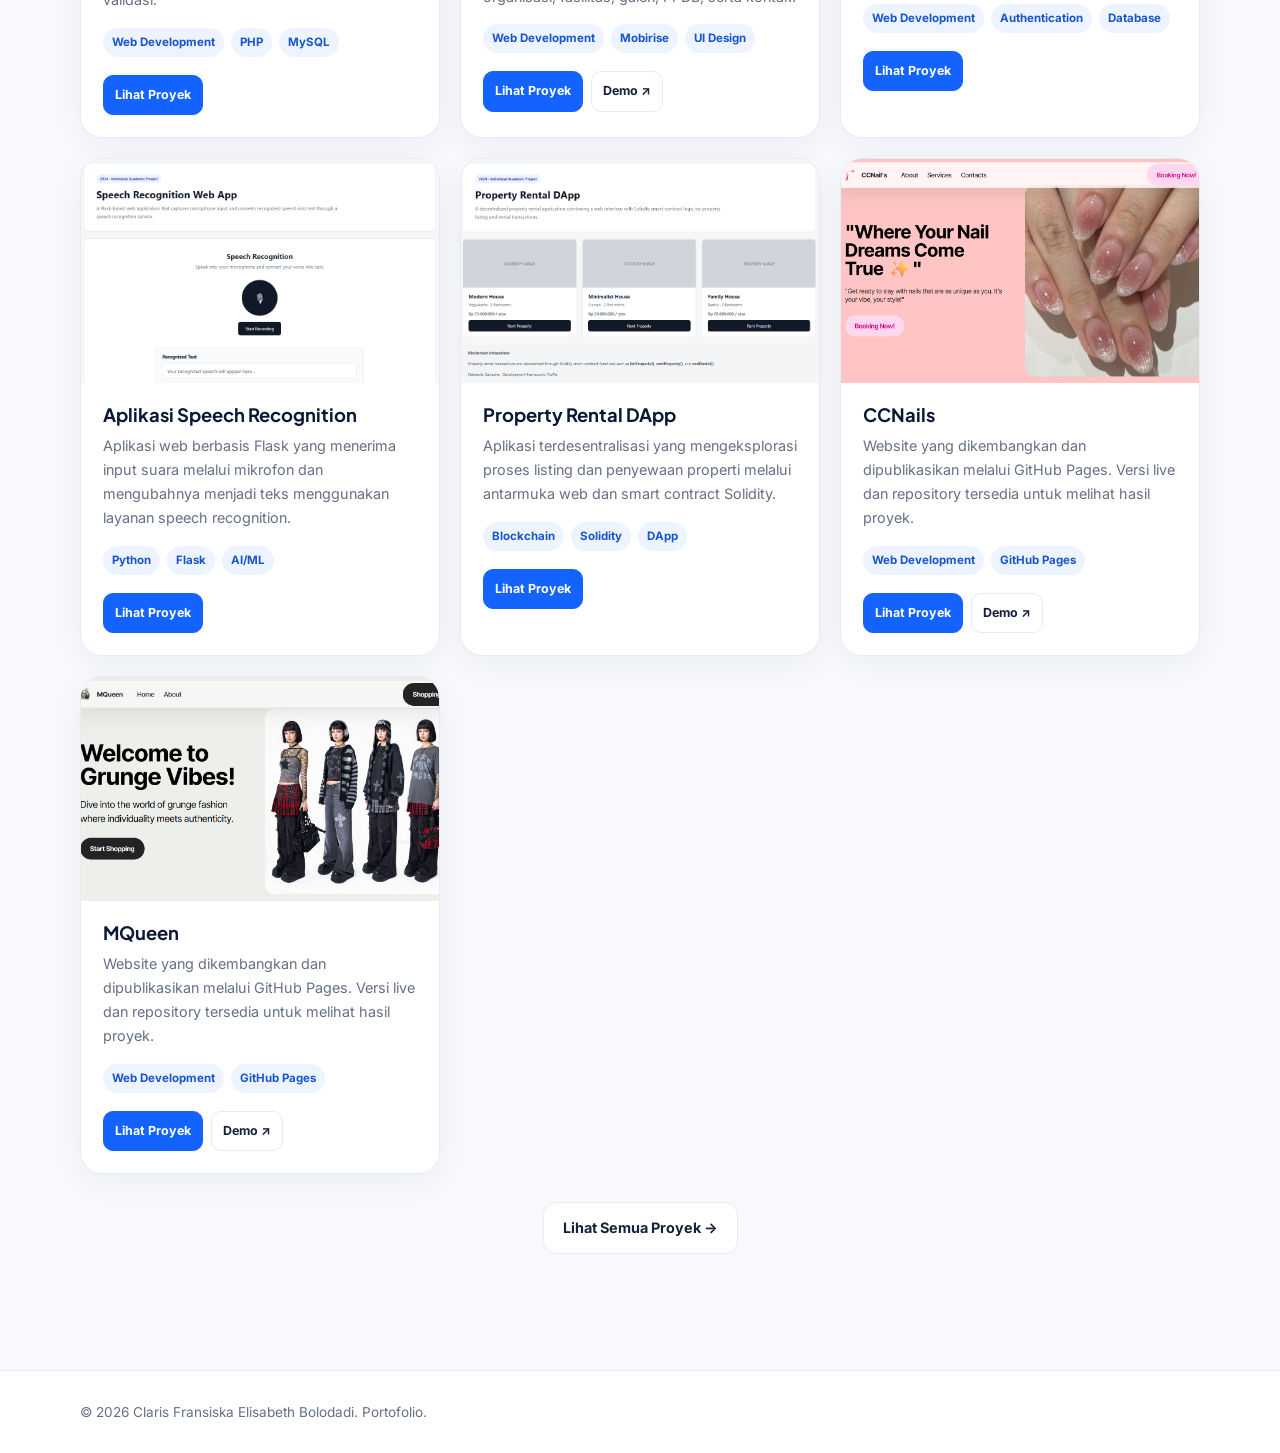
==== commit 1e3c81c6: "Add files via upload" ====
--- a/index.html
+++ b/index.html
@@ -1,39 +1 @@
-<!doctype html><html lang="id"><head><meta charset="utf-8"><meta name="viewport" content="width=device-width,initial-scale=1">
-<title>Claris Fransiska Elisabeth Bolodadi | Portfolio</title><meta name="description" content="Portfolio Claris Fransiska Elisabeth Bolodadi — Informatics Graduate, Web Development & IT.">
-<link rel="stylesheet" href="css/style.css"></head><body><nav class="nav"><div class="container nav-inner">
-<a class="logo" href="index.html">claris<span></a>
-<button class="menu" aria-label="Menu">☰</button>
-<div class="nav-links"><a class="" href="index.html">Beranda</a><a class="" href="about.html">Tentang</a><a class="" href="projects.html">Proyek</a><a class="" href="skills.html">Skill</a><a class="" href="education.html">Pendidikan</a><a class="active" href="contact.html">Kontak</a></div>
-</div></nav>
-
-<main>
-<section class="hero"><div class="container hero-grid">
-<div>
-<div class="eyebrow"><span class="dot"></span> Informatics Graduate</div>
-<h1>Claris <span class="blue">Fransiska</span><br>Elisabeth Bolodadi</h1>
-<p>Lulusan Informatika dengan minat pada sistem informasi, jaringan komputer, dan teknologi IT. Saya membangun proyek digital dengan fokus pada fungsi, struktur, dan pengalaman pengguna.</p>
-<div class="actions"><a class="btn primary" href="projects.html">Lihat Projects →</a><a class="btn" href="about.html">Tentang Saya</a></div>
-<div class="socials"><a href="https://github.com/clarisbldd" target="_blank">GH</a><a href="https://www.linkedin.com/in/clarisbolodadi/" target="_blank">in</a><a href="mailto:clarisbolodadi@gmail.com">✉</a></div>
-</div>
-<div class="hero-photo"><div class="photo-wrap"><img src="assets/profile.jpg" alt="Foto profil Claris Fransiska Elisabeth Bolodadi"></div></div>
-</div>
-<div class="container statbar"><div class="stat"><strong>7+</strong><span>Proyek</span></div><div class="stat"><strong>3.75</strong><span>IPK</span></div><div class="stat"><strong>2022–2026</strong><span>Informatika</span></div></div>
-</section>
-
-<section class="section"><div class="container"><div class="section-head"><h2>Proyek Saya</h2><p>Beberapa proyek yang saya kerjakan selama proses belajar dan pengembangan kemampuan di bidang teknologi.</p></div>
-<div class="cards">
-<article class="card"><div class="card-media"><img src="assets/bank-sampah.png" alt="Bank Sampah Management System"></div>
-<div class="card-body"><h3>Bank Sampah Management System</h3><p>Sistem informasi berbasis web untuk mengelola nasabah, jenis sampah, setoran, penarikan, transaksi, laporan, autentikasi, dan validasi. Proyek juga mengeks...</p><div class="tags"><span class="tag">Web Development</span><span class="tag">PHP</span><span class="tag">MySQL</span></div><div class="card-links"><a class="small-btn primary" href="projects/bank-sampah.html">View Details</a></div></div></article>
-<article class="card"><div class="card-media"><img src="assets/spentry.png" alt="SMP Negeri 3 Umbu Ratu Nggay Website"></div>
-<div class="card-body"><h3>SMP Negeri 3 Umbu Ratu Nggay Website</h3><p>Website untuk memperkenalkan profil sekolah, visi dan misi, sejarah, struktur organisasi, fasilitas, galeri, PPDB, serta informasi kontak dan lokasi. Dibuat...</p><div class="tags"><span class="tag">Web Development</span><span class="tag">Mobirise</span><span class="tag">UI Design</span></div><div class="card-links"><a class="small-btn primary" href="projects/spentry.html">View Details</a><a class="small-btn" href="https://clarisbldd.github.io/spentry/index.html" target="_blank">Live Demo ↗</a></div></div></article>
-<article class="card"><div class="card-media"><img src="assets/chat-app.png" alt="Web Chat Application"></div>
-<div class="card-body"><h3>Web Chat Application</h3><p>Aplikasi chat berbasis web yang dikembangkan untuk mengeksplorasi komunikasi digital dan alur interaksi pengguna, mencakup registrasi, autentikasi, pesan, ...</p><div class="tags"><span class="tag">Web Development</span><span class="tag">Authentication</span><span class="tag">Database</span></div><div class="card-links"><a class="small-btn primary" href="projects/chat-app.html">View Details</a></div></div></article>
-<article class="card"><div class="card-media"><img src="assets/speech.png" alt="Speech Recognition Web App"></div>
-<div class="card-body"><h3>Speech Recognition Web App</h3><p>Aplikasi web berbasis Flask yang menangkap input suara melalui mikrofon dan mengubahnya menjadi teks menggunakan layanan speech recognition....</p><div class="tags"><span class="tag">Python</span><span class="tag">Flask</span><span class="tag">AI/ML</span></div><div class="card-links"><a class="small-btn primary" href="projects/speech-recognition.html">View Details</a></div></div></article>
-<article class="card"><div class="card-media"><img src="assets/property-rental.png" alt="Property Rental DApp"></div>
-<div class="card-body"><h3>Property Rental DApp</h3><p>Aplikasi terdesentralisasi yang mengeksplorasi proses listing dan rental properti melalui antarmuka web dan smart contract Solidity, termasuk alur transaksi...</p><div class="tags"><span class="tag">Blockchain</span><span class="tag">Solidity</span><span class="tag">Web Development</span></div><div class="card-links"><a class="small-btn primary" href="projects/property-rental.html">View Details</a></div></div></article>
-<article class="card"><div class="card-media"><img src="assets/ccnails.png" alt="CCNails"></div>
-<div class="card-body"><h3>CCNails</h3><p>Website project yang dikembangkan dan dipublikasikan melalui GitHub Pages. Detail proyek dapat dilihat langsung melalui versi live dan repository....</p><div class="tags"><span class="tag">Web Development</span><span class="tag">GitHub Pages</span></div><div class="card-links"><a class="small-btn primary" href="projects/ccnails.html">View Details</a><a class="small-btn" href="https://clarisbldd.github.io/CCNails/" target="_blank">Live Demo ↗</a></div></div></article></div>
-<div class="actions" style="justify-content:center;margin-top:28px"><a class="btn" href="projects.html">Lihat Semua Projects →</a></div>
-</div></section>
-</main><footer><div class="container">© 2026 ༝ Claris Fransiska Elisabeth Bolodadi ༝ Portfolio </div></footer><script src="js/main.js"></script></body></html>
+<!doctype html><html lang="id"><head><meta charset="utf-8"><meta name="viewport" content="width=device-width, initial-scale=1"><title>Beranda | Claris</title><meta name="description" content="Portofolio Claris Fransiska Elisabeth Bolodadi — lulusan Informatika dengan minat pada pengembangan web dan teknologi informasi."><link rel="stylesheet" href="css/style.css"></head><body><nav class="nav"><div class="container nav-inner"><a class="logo" href="index.html">claris<span>.</span></a><button class="menu" aria-label="Menu">☰</button><div class="nav-links"><a href="index.html">Beranda</a><a href="about.html">Tentang Saya</a><a href="projects.html">Proyek</a><a href="skills.html">Keahlian</a><a href="education.html">Pendidikan</a><a href="contact.html">Kontak</a></div></div></nav><main><section class="hero"><div class="container hero-grid"><div><div class="eyebrow"><span class="dot"></span> Lulusan Informatika</div><h1>Claris <span class="blue">Fransiska</span><br>Elisabeth Bolodadi</h1><p>Saya merupakan lulusan S1 Informatika yang memiliki ketertarikan pada pengembangan web, sistem informasi, jaringan komputer, dan teknologi informasi. Saya senang mempelajari hal baru dan menerapkannya melalui berbagai proyek.</p><div class="actions"><a class="btn primary" href="projects.html">Lihat Proyek →</a><a class="btn" href="about.html">Tentang Saya</a></div><div class="socials"><a href="https://github.com/clarisbldd" target="_blank" rel="noopener">GH</a><a href="https://www.linkedin.com/in/clarisbolodadi/" target="_blank" rel="noopener">in</a><a href="mailto:clarisbolodadi@gmail.com">✉</a></div></div><div class="hero-photo"><div class="photo-wrap"><img src="assets/profile.jpg" alt="Foto profil Claris Fransiska Elisabeth Bolodadi"></div></div></div><div class="container statbar"><div class="stat"><strong>7+</strong><span>Proyek</span></div><div class="stat"><strong>3.75</strong><span>IPK</span></div><div class="stat"><strong>2022–2026</strong><span>Pendidikan Informatika</span></div></div></section><section class="section"><div class="container"><div class="section-head"><h2>Proyek Saya</h2><p>Beberapa proyek yang saya kerjakan untuk menerapkan pengetahuan dan mengembangkan kemampuan di bidang teknologi.</p></div><div class="cards"><article class="card"><div class="card-media"><img src="assets/bank-sampah.png" alt="Sistem Informasi Bank Sampah"></div><div class="card-body"><h3>Sistem Informasi Bank Sampah</h3><p>Sistem berbasis web untuk membantu pengelolaan nasabah, jenis sampah, setoran, penarikan, transaksi, laporan, autentikasi, dan validasi.</p><div class="tags"><span class="tag">Web Development</span><span class="tag">PHP</span><span class="tag">MySQL</span></div><div class="card-links"><a class="small-btn primary" href="projects/bank-sampah.html">Lihat Proyek</a></div></div></article><article class="card"><div class="card-media"><img src="assets/spentry.png" alt="Website SMP Negeri 3 Umbu Ratu Nggay"></div><div class="card-body"><h3>Website SMP Negeri 3 Umbu Ratu Nggay</h3><p>Website profil sekolah yang memuat informasi sekolah, visi dan misi, sejarah, struktur organisasi, fasilitas, galeri, PPDB, serta kontak.</p><div class="tags"><span class="tag">Web Development</span><span class="tag">Mobirise</span><span class="tag">UI Design</span></div><div class="card-links"><a class="small-btn primary" href="projects/spentry.html">Lihat Proyek</a><a class="small-btn" href="https://clarisbldd.github.io/spentry/index.html" target="_blank" rel="noopener">Demo ↗</a></div></div></article><article class="card"><div class="card-media"><img src="assets/chat-app.png" alt="Aplikasi Chat Berbasis Web"></div><div class="card-body"><h3>Aplikasi Chat Berbasis Web</h3><p>Aplikasi chat yang mencakup registrasi, autentikasi, pengiriman pesan, upload file, dan integrasi database.</p><div class="tags"><span class="tag">Web Development</span><span class="tag">Authentication</span><span class="tag">Database</span></div><div class="card-links"><a class="small-btn primary" href="projects/chat-app.html">Lihat Proyek</a></div></div></article><article class="card"><div class="card-media"><img src="assets/speech.png" alt="Aplikasi Speech Recognition"></div><div class="card-body"><h3>Aplikasi Speech Recognition</h3><p>Aplikasi web berbasis Flask yang menerima input suara melalui mikrofon dan mengubahnya menjadi teks menggunakan layanan speech recognition.</p><div class="tags"><span class="tag">Python</span><span class="tag">Flask</span><span class="tag">AI/ML</span></div><div class="card-links"><a class="small-btn primary" href="projects/speech-recognition.html">Lihat Proyek</a></div></div></article><article class="card"><div class="card-media"><img src="assets/property-rental.png" alt="Property Rental DApp"></div><div class="card-body"><h3>Property Rental DApp</h3><p>Aplikasi terdesentralisasi yang mengeksplorasi proses listing dan penyewaan properti melalui antarmuka web dan smart contract Solidity.</p><div class="tags"><span class="tag">Blockchain</span><span class="tag">Solidity</span><span class="tag">DApp</span></div><div class="card-links"><a class="small-btn primary" href="projects/property-rental.html">Lihat Proyek</a></div></div></article><article class="card"><div class="card-media"><img src="assets/ccnails.png" alt="CCNails"></div><div class="card-body"><h3>CCNails</h3><p>Website yang dikembangkan dan dipublikasikan melalui GitHub Pages. Versi live dan repository tersedia untuk melihat hasil proyek.</p><div class="tags"><span class="tag">Web Development</span><span class="tag">GitHub Pages</span></div><div class="card-links"><a class="small-btn primary" href="projects/ccnails.html">Lihat Proyek</a><a class="small-btn" href="https://clarisbldd.github.io/CCNails/" target="_blank" rel="noopener">Demo ↗</a></div></div></article><article class="card"><div class="card-media"><img src="assets/mcqueen.png" alt="MQueen"></div><div class="card-body"><h3>MQueen</h3><p>Website yang dikembangkan dan dipublikasikan melalui GitHub Pages. Versi live dan repository tersedia untuk melihat hasil proyek.</p><div class="tags"><span class="tag">Web Development</span><span class="tag">GitHub Pages</span></div><div class="card-links"><a class="small-btn primary" href="projects/mcqueen.html">Lihat Proyek</a><a class="small-btn" href="https://clarisbldd.github.io/MQueen/home.html" target="_blank" rel="noopener">Demo ↗</a></div></div></article></div><div class="actions" style="justify-content:center;margin-top:28px"><a class="btn" href="projects.html">Lihat Semua Proyek →</a></div></div></section></main><footer><div class="container">© 2026 Claris Fransiska Elisabeth Bolodadi. Portofolio.</div></footer><script src="js/main.js"></script></body></html>
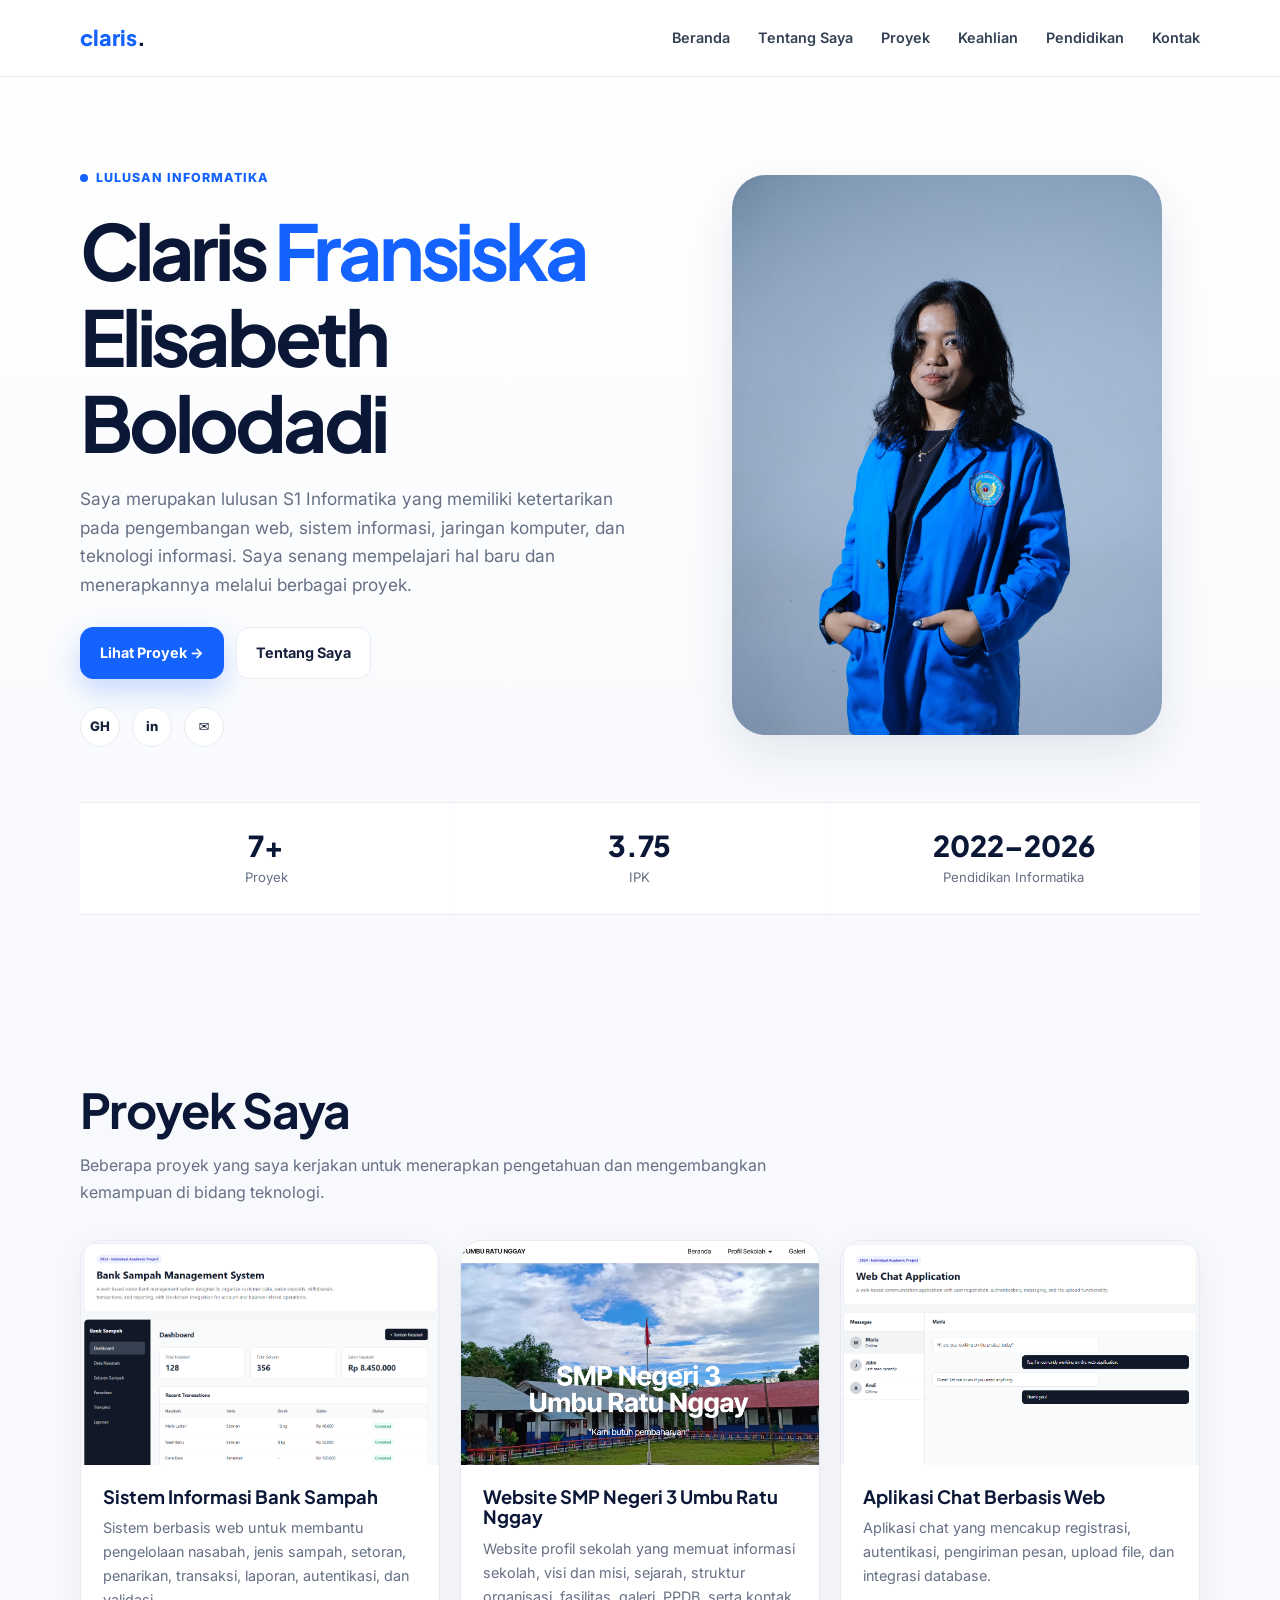
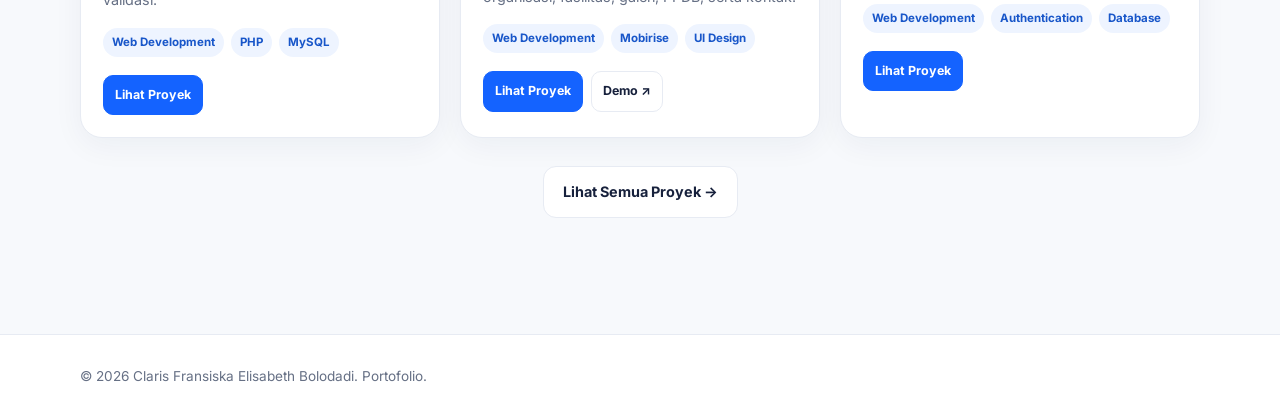
==== commit 6d070ddb: "Update index.html" ====
--- a/index.html
+++ b/index.html
@@ -1 +1,381 @@
-<!doctype html><html lang="id"><head><meta charset="utf-8"><meta name="viewport" content="width=device-width, initial-scale=1"><title>Beranda | Claris</title><meta name="description" content="Portofolio Claris Fransiska Elisabeth Bolodadi — lulusan Informatika dengan minat pada pengembangan web dan teknologi informasi."><link rel="stylesheet" href="css/style.css"></head><body><nav class="nav"><div class="container nav-inner"><a class="logo" href="index.html">claris<span>.</span></a><button class="menu" aria-label="Menu">☰</button><div class="nav-links"><a href="index.html">Beranda</a><a href="about.html">Tentang Saya</a><a href="projects.html">Proyek</a><a href="skills.html">Keahlian</a><a href="education.html">Pendidikan</a><a href="contact.html">Kontak</a></div></div></nav><main><section class="hero"><div class="container hero-grid"><div><div class="eyebrow"><span class="dot"></span> Lulusan Informatika</div><h1>Claris <span class="blue">Fransiska</span><br>Elisabeth Bolodadi</h1><p>Saya merupakan lulusan S1 Informatika yang memiliki ketertarikan pada pengembangan web, sistem informasi, jaringan komputer, dan teknologi informasi. Saya senang mempelajari hal baru dan menerapkannya melalui berbagai proyek.</p><div class="actions"><a class="btn primary" href="projects.html">Lihat Proyek →</a><a class="btn" href="about.html">Tentang Saya</a></div><div class="socials"><a href="https://github.com/clarisbldd" target="_blank" rel="noopener">GH</a><a href="https://www.linkedin.com/in/clarisbolodadi/" target="_blank" rel="noopener">in</a><a href="mailto:clarisbolodadi@gmail.com">✉</a></div></div><div class="hero-photo"><div class="photo-wrap"><img src="assets/profile.jpg" alt="Foto profil Claris Fransiska Elisabeth Bolodadi"></div></div></div><div class="container statbar"><div class="stat"><strong>7+</strong><span>Proyek</span></div><div class="stat"><strong>3.75</strong><span>IPK</span></div><div class="stat"><strong>2022–2026</strong><span>Pendidikan Informatika</span></div></div></section><section class="section"><div class="container"><div class="section-head"><h2>Proyek Saya</h2><p>Beberapa proyek yang saya kerjakan untuk menerapkan pengetahuan dan mengembangkan kemampuan di bidang teknologi.</p></div><div class="cards"><article class="card"><div class="card-media"><img src="assets/bank-sampah.png" alt="Sistem Informasi Bank Sampah"></div><div class="card-body"><h3>Sistem Informasi Bank Sampah</h3><p>Sistem berbasis web untuk membantu pengelolaan nasabah, jenis sampah, setoran, penarikan, transaksi, laporan, autentikasi, dan validasi.</p><div class="tags"><span class="tag">Web Development</span><span class="tag">PHP</span><span class="tag">MySQL</span></div><div class="card-links"><a class="small-btn primary" href="projects/bank-sampah.html">Lihat Proyek</a></div></div></article><article class="card"><div class="card-media"><img src="assets/spentry.png" alt="Website SMP Negeri 3 Umbu Ratu Nggay"></div><div class="card-body"><h3>Website SMP Negeri 3 Umbu Ratu Nggay</h3><p>Website profil sekolah yang memuat informasi sekolah, visi dan misi, sejarah, struktur organisasi, fasilitas, galeri, PPDB, serta kontak.</p><div class="tags"><span class="tag">Web Development</span><span class="tag">Mobirise</span><span class="tag">UI Design</span></div><div class="card-links"><a class="small-btn primary" href="projects/spentry.html">Lihat Proyek</a><a class="small-btn" href="https://clarisbldd.github.io/spentry/index.html" target="_blank" rel="noopener">Demo ↗</a></div></div></article><article class="card"><div class="card-media"><img src="assets/chat-app.png" alt="Aplikasi Chat Berbasis Web"></div><div class="card-body"><h3>Aplikasi Chat Berbasis Web</h3><p>Aplikasi chat yang mencakup registrasi, autentikasi, pengiriman pesan, upload file, dan integrasi database.</p><div class="tags"><span class="tag">Web Development</span><span class="tag">Authentication</span><span class="tag">Database</span></div><div class="card-links"><a class="small-btn primary" href="projects/chat-app.html">Lihat Proyek</a></div></div></article><article class="card"><div class="card-media"><img src="assets/speech.png" alt="Aplikasi Speech Recognition"></div><div class="card-body"><h3>Aplikasi Speech Recognition</h3><p>Aplikasi web berbasis Flask yang menerima input suara melalui mikrofon dan mengubahnya menjadi teks menggunakan layanan speech recognition.</p><div class="tags"><span class="tag">Python</span><span class="tag">Flask</span><span class="tag">AI/ML</span></div><div class="card-links"><a class="small-btn primary" href="projects/speech-recognition.html">Lihat Proyek</a></div></div></article><article class="card"><div class="card-media"><img src="assets/property-rental.png" alt="Property Rental DApp"></div><div class="card-body"><h3>Property Rental DApp</h3><p>Aplikasi terdesentralisasi yang mengeksplorasi proses listing dan penyewaan properti melalui antarmuka web dan smart contract Solidity.</p><div class="tags"><span class="tag">Blockchain</span><span class="tag">Solidity</span><span class="tag">DApp</span></div><div class="card-links"><a class="small-btn primary" href="projects/property-rental.html">Lihat Proyek</a></div></div></article><article class="card"><div class="card-media"><img src="assets/ccnails.png" alt="CCNails"></div><div class="card-body"><h3>CCNails</h3><p>Website yang dikembangkan dan dipublikasikan melalui GitHub Pages. Versi live dan repository tersedia untuk melihat hasil proyek.</p><div class="tags"><span class="tag">Web Development</span><span class="tag">GitHub Pages</span></div><div class="card-links"><a class="small-btn primary" href="projects/ccnails.html">Lihat Proyek</a><a class="small-btn" href="https://clarisbldd.github.io/CCNails/" target="_blank" rel="noopener">Demo ↗</a></div></div></article><article class="card"><div class="card-media"><img src="assets/mcqueen.png" alt="MQueen"></div><div class="card-body"><h3>MQueen</h3><p>Website yang dikembangkan dan dipublikasikan melalui GitHub Pages. Versi live dan repository tersedia untuk melihat hasil proyek.</p><div class="tags"><span class="tag">Web Development</span><span class="tag">GitHub Pages</span></div><div class="card-links"><a class="small-btn primary" href="projects/mcqueen.html">Lihat Proyek</a><a class="small-btn" href="https://clarisbldd.github.io/MQueen/home.html" target="_blank" rel="noopener">Demo ↗</a></div></div></article></div><div class="actions" style="justify-content:center;margin-top:28px"><a class="btn" href="projects.html">Lihat Semua Proyek →</a></div></div></section></main><footer><div class="container">© 2026 Claris Fransiska Elisabeth Bolodadi. Portofolio.</div></footer><script src="js/main.js"></script></body></html>+<!doctype html>
+<html lang="id">
+
+<head>
+    <meta charset="utf-8">
+    <meta name="viewport" content="width=device-width, initial-scale=1">
+
+    <title>Beranda | Claris</title>
+
+    <meta
+        name="description"
+        content="Portofolio Claris Fransiska Elisabeth Bolodadi — lulusan Informatika dengan minat pada pengembangan web dan teknologi informasi."
+    >
+
+    <link rel="stylesheet" href="css/style.css">
+</head>
+
+<body>
+
+    <!-- Navigation -->
+    <nav class="nav">
+        <div class="container nav-inner">
+
+            <a class="logo" href="index.html">
+                claris<span>.</span>
+            </a>
+
+            <button class="menu" aria-label="Menu">
+                ☰
+            </button>
+
+            <div class="nav-links">
+                <a href="index.html">Beranda</a>
+                <a href="about.html">Tentang Saya</a>
+                <a href="projects.html">Proyek</a>
+                <a href="skills.html">Keahlian</a>
+                <a href="education.html">Pendidikan</a>
+                <a href="contact.html">Kontak</a>
+            </div>
+
+        </div>
+    </nav>
+
+
+    <main>
+
+        <!-- Hero Section -->
+        <section class="hero">
+            <div class="container hero-grid">
+
+                <div>
+
+                    <div class="eyebrow">
+                        <span class="dot"></span>
+                        Lulusan Informatika
+                    </div>
+
+                    <h1>
+                        Claris <span class="blue">Fransiska</span><br>
+                        Elisabeth Bolodadi
+                    </h1>
+
+                    <p>
+                        Saya merupakan lulusan S1 Informatika yang memiliki
+                        ketertarikan pada pengembangan web, sistem informasi,
+                        jaringan komputer, dan teknologi informasi. Saya senang
+                        mempelajari hal baru dan menerapkannya melalui berbagai
+                        proyek.
+                    </p>
+
+                    <div class="actions">
+                        <a class="btn primary" href="projects.html">
+                            Lihat Proyek →
+                        </a>
+
+                        <a class="btn" href="about.html">
+                            Tentang Saya
+                        </a>
+                    </div>
+
+                    <div class="socials">
+
+                        <a
+                            href="https://github.com/clarisbldd"
+                            target="_blank"
+                            rel="noopener"
+                        >
+                            GH
+                        </a>
+
+                        <a
+                            href="https://www.linkedin.com/in/clarisbolodadi/"
+                            target="_blank"
+                            rel="noopener"
+                        >
+                            in
+                        </a>
+
+                        <a href="mailto:clarisbolodadi@gmail.com">
+                            ✉
+                        </a>
+
+                    </div>
+
+                </div>
+
+
+                <!-- Profile Photo -->
+                <div class="hero-photo">
+                    <div class="photo-wrap">
+
+                        <img
+                            src="assets/profile.jpg"
+                            alt="Foto profil Claris Fransiska Elisabeth Bolodadi"
+                        >
+
+                    </div>
+                </div>
+
+            </div>
+
+
+            <!-- Statistics -->
+            <div class="container statbar">
+
+                <div class="stat">
+                    <strong>7+</strong>
+                    <span>Proyek</span>
+                </div>
+
+                <div class="stat">
+                    <strong>3.75</strong>
+                    <span>IPK</span>
+                </div>
+
+                <div class="stat">
+                    <strong>2022–2026</strong>
+                    <span>Pendidikan Informatika</span>
+                </div>
+
+            </div>
+
+        </section>
+
+
+        <!-- Projects Section -->
+        <section class="section">
+
+            <div class="container">
+
+                <div class="section-head">
+
+                    <h2>Proyek Saya</h2>
+
+                    <p>
+                        Beberapa proyek yang saya kerjakan untuk menerapkan
+                        pengetahuan dan mengembangkan kemampuan di bidang
+                        teknologi.
+                    </p>
+
+                </div>
+
+
+                <div class="cards">
+
+
+                    <!-- Project 1: Bank Sampah -->
+                    <article class="card">
+
+                        <div class="card-media">
+
+                            <img
+                                src="assets/bank-sampah.png"
+                                alt="Sistem Informasi Bank Sampah"
+                            >
+
+                        </div>
+
+                        <div class="card-body">
+
+                            <h3>
+                                Sistem Informasi Bank Sampah
+                            </h3>
+
+                            <p>
+                                Sistem berbasis web untuk membantu pengelolaan
+                                nasabah, jenis sampah, setoran, penarikan,
+                                transaksi, laporan, autentikasi, dan validasi.
+                            </p>
+
+                            <div class="tags">
+
+                                <span class="tag">
+                                    Web Development
+                                </span>
+
+                                <span class="tag">
+                                    PHP
+                                </span>
+
+                                <span class="tag">
+                                    MySQL
+                                </span>
+
+                            </div>
+
+                            <div class="card-links">
+
+                                <a
+                                    class="small-btn primary"
+                                    href="projects/bank-sampah.html"
+                                >
+                                    Lihat Proyek
+                                </a>
+
+                            </div>
+
+                        </div>
+
+                    </article>
+
+
+                    <!-- Project 2: SMP Negeri 3 Umbu Ratu Nggay -->
+                    <article class="card">
+
+                        <div class="card-media">
+
+                            <img
+                                src="assets/spentry.png"
+                                alt="Website SMP Negeri 3 Umbu Ratu Nggay"
+                            >
+
+                        </div>
+
+                        <div class="card-body">
+
+                            <h3>
+                                Website SMP Negeri 3 Umbu Ratu Nggay
+                            </h3>
+
+                            <p>
+                                Website profil sekolah yang memuat informasi
+                                sekolah, visi dan misi, sejarah, struktur
+                                organisasi, fasilitas, galeri, PPDB, serta
+                                kontak.
+                            </p>
+
+                            <div class="tags">
+
+                                <span class="tag">
+                                    Web Development
+                                </span>
+
+                                <span class="tag">
+                                    Mobirise
+                                </span>
+
+                                <span class="tag">
+                                    UI Design
+                                </span>
+
+                            </div>
+
+                            <div class="card-links">
+
+                                <a
+                                    class="small-btn primary"
+                                    href="projects/spentry.html"
+                                >
+                                    Lihat Proyek
+                                </a>
+
+                                <a
+                                    class="small-btn"
+                                    href="https://clarisbldd.github.io/spentry/index.html"
+                                    target="_blank"
+                                    rel="noopener"
+                                >
+                                    Demo ↗
+                                </a>
+
+                            </div>
+
+                        </div>
+
+                    </article>
+
+
+                    <!-- Project 3: Chat Application -->
+                    <article class="card">
+
+                        <div class="card-media">
+
+                            <img
+                                src="assets/chat-app.png"
+                                alt="Aplikasi Chat Berbasis Web"
+                            >
+
+                        </div>
+
+                        <div class="card-body">
+
+                            <h3>
+                                Aplikasi Chat Berbasis Web
+                            </h3>
+
+                            <p>
+                                Aplikasi chat yang mencakup registrasi,
+                                autentikasi, pengiriman pesan, upload file,
+                                dan integrasi database.
+                            </p>
+
+                            <div class="tags">
+
+                                <span class="tag">
+                                    Web Development
+                                </span>
+
+                                <span class="tag">
+                                    Authentication
+                                </span>
+
+                                <span class="tag">
+                                    Database
+                                </span>
+
+                            </div>
+
+                            <div class="card-links">
+
+                                <a
+                                    class="small-btn primary"
+                                    href="projects/chat-app.html"
+                                >
+                                    Lihat Proyek
+                                </a>
+
+                            </div>
+
+                        </div>
+
+                    </article>
+
+
+                </div>
+
+
+                <!-- All Projects Button -->
+                <div
+                    class="actions"
+                    style="justify-content:center; margin-top:28px;"
+                >
+
+                    <a class="btn" href="projects.html">
+                        Lihat Semua Proyek →
+                    </a>
+
+                </div>
+
+            </div>
+
+        </section>
+
+    </main>
+
+
+    <!-- Footer -->
+    <footer>
+
+        <div class="container">
+            © 2026 Claris Fransiska Elisabeth Bolodadi. Portofolio.
+        </div>
+
+    </footer>
+
+
+    <script src="js/main.js"></script>
+
+</body>
+
+</html>
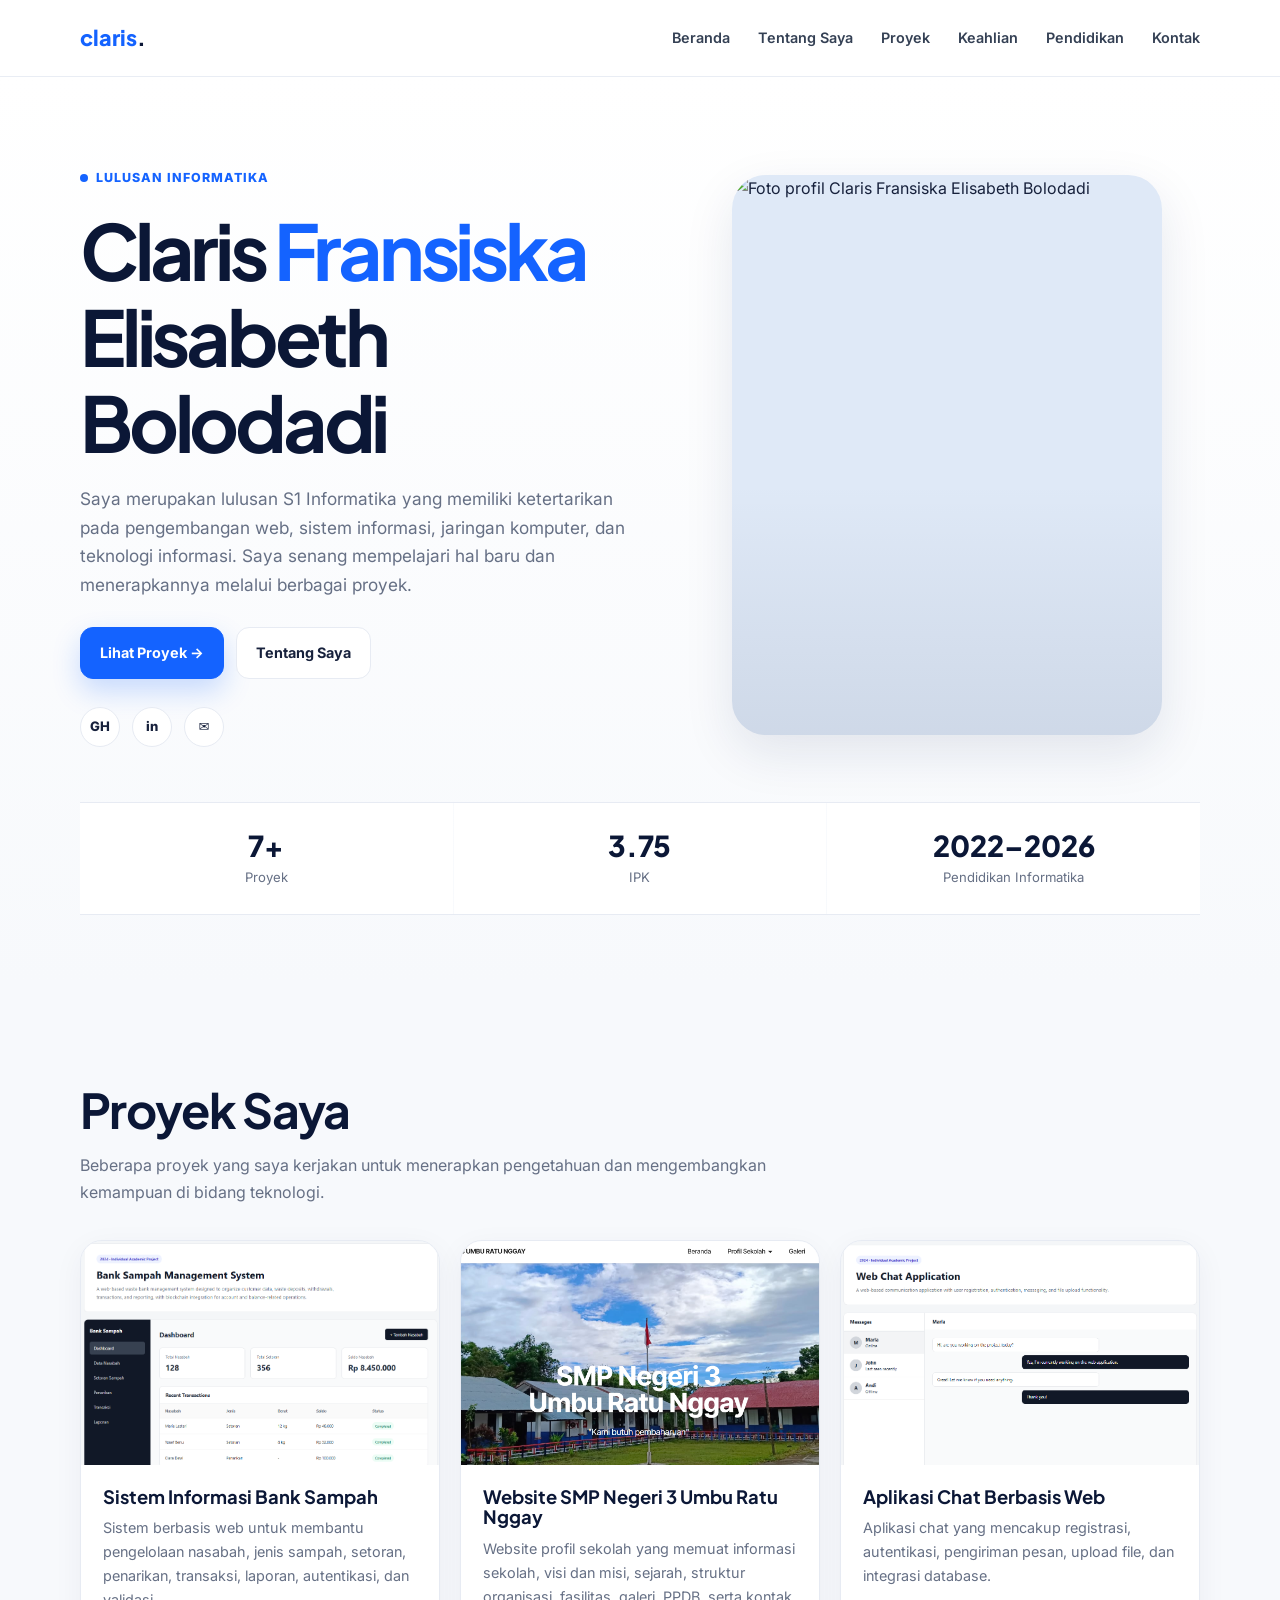
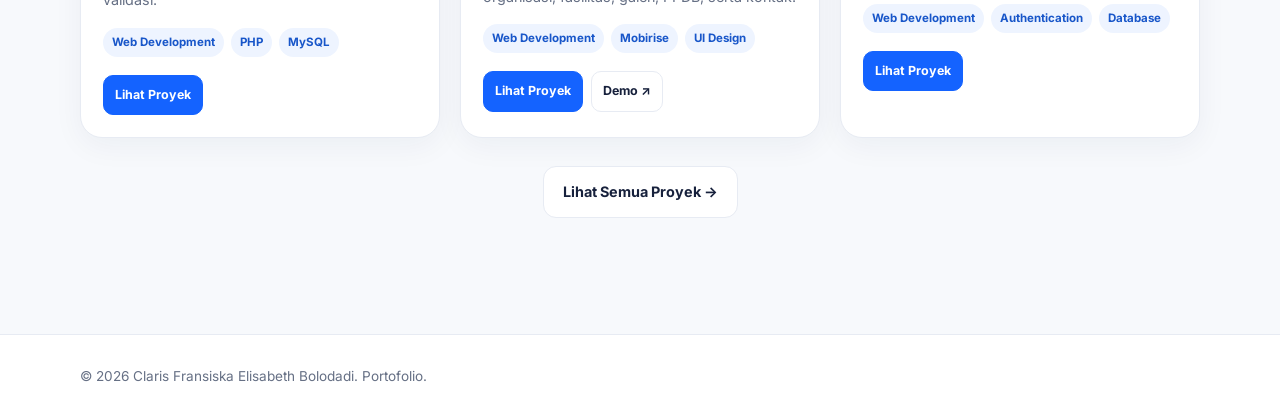
==== commit 9ff2fed5: "Fix typo in profile image source filename" ====
--- a/index.html
+++ b/index.html
@@ -110,7 +110,7 @@
                     <div class="photo-wrap">
 
                         <img
-                            src="assets/profile.jpg"
+                            src="assets/profil.jpg"
                             alt="Foto profil Claris Fransiska Elisabeth Bolodadi"
                         >
 
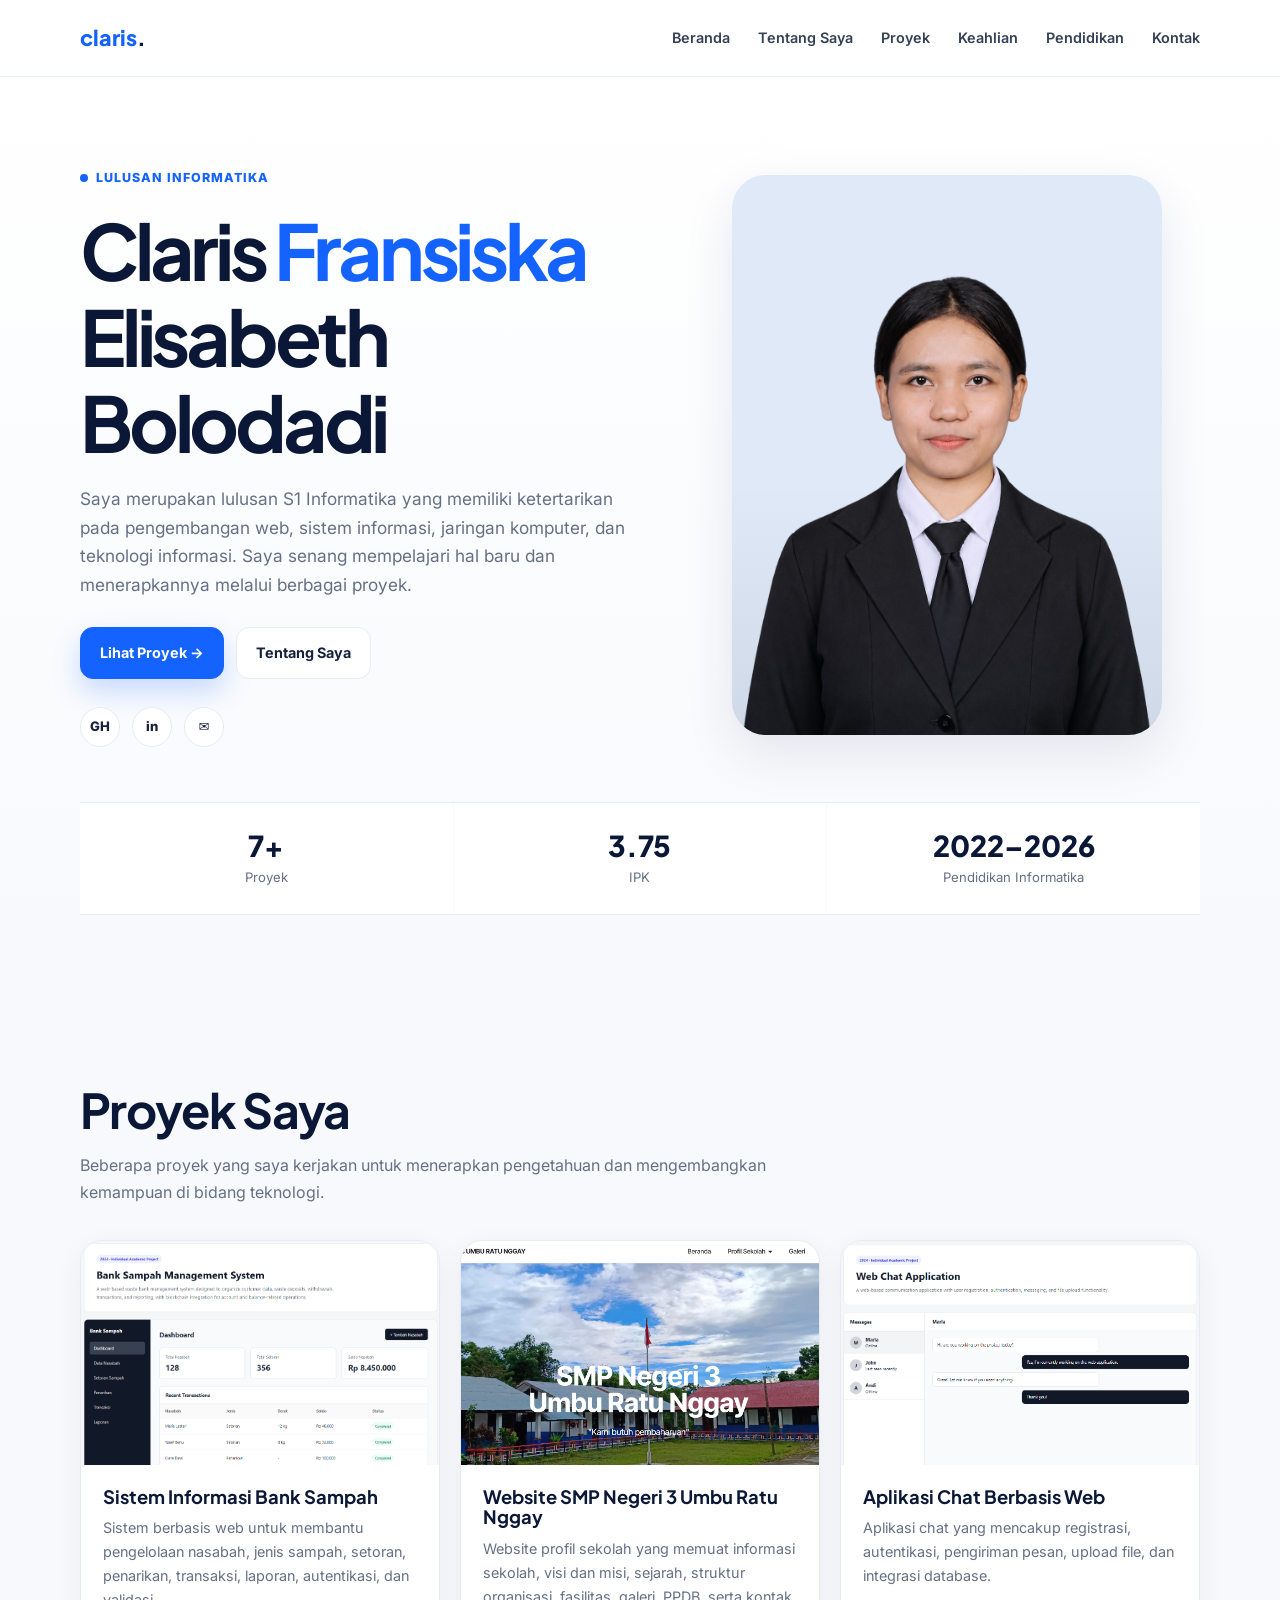
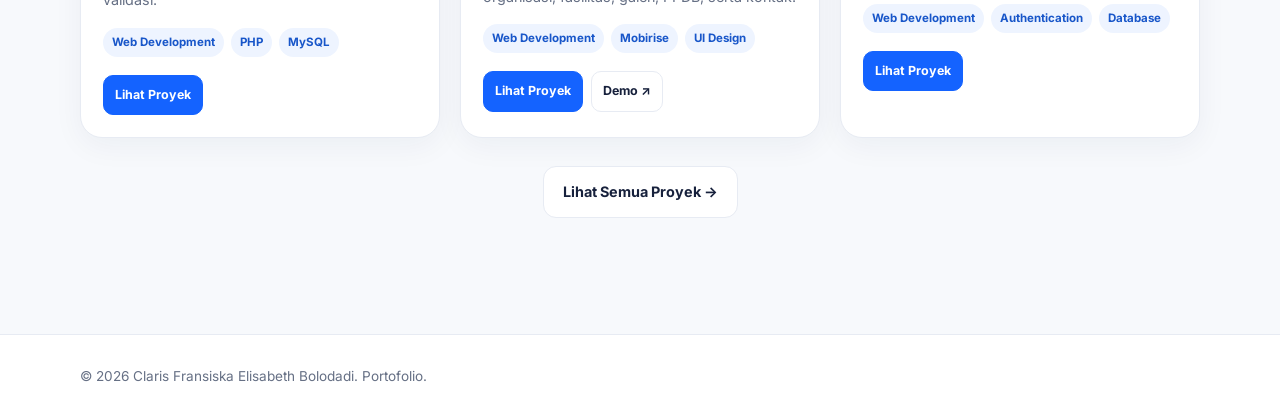
==== commit 5a0a358a: "Change profile image format from JPG to PNG" ====
--- a/index.html
+++ b/index.html
@@ -110,7 +110,7 @@
                     <div class="photo-wrap">
 
                         <img
-                            src="assets/profil.jpg"
+                            src="assets/profil.png"
                             alt="Foto profil Claris Fransiska Elisabeth Bolodadi"
                         >
 
